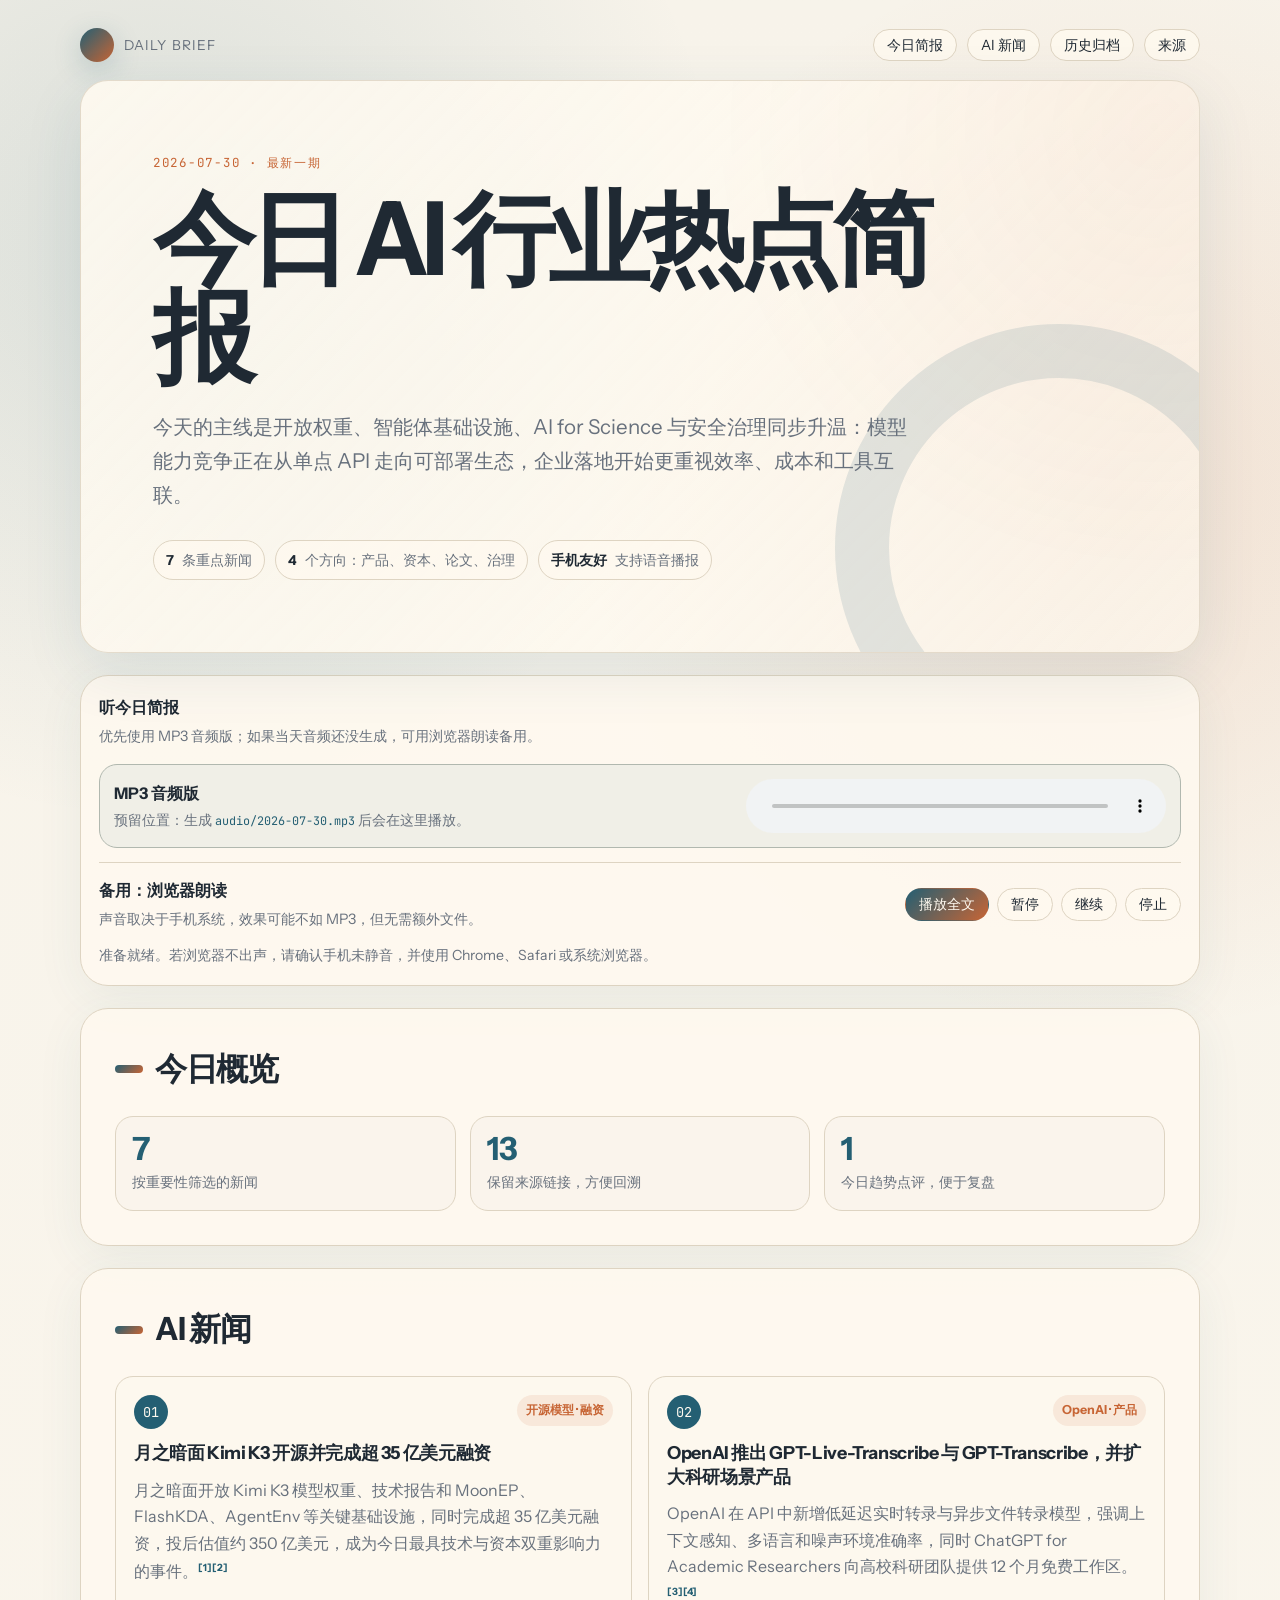
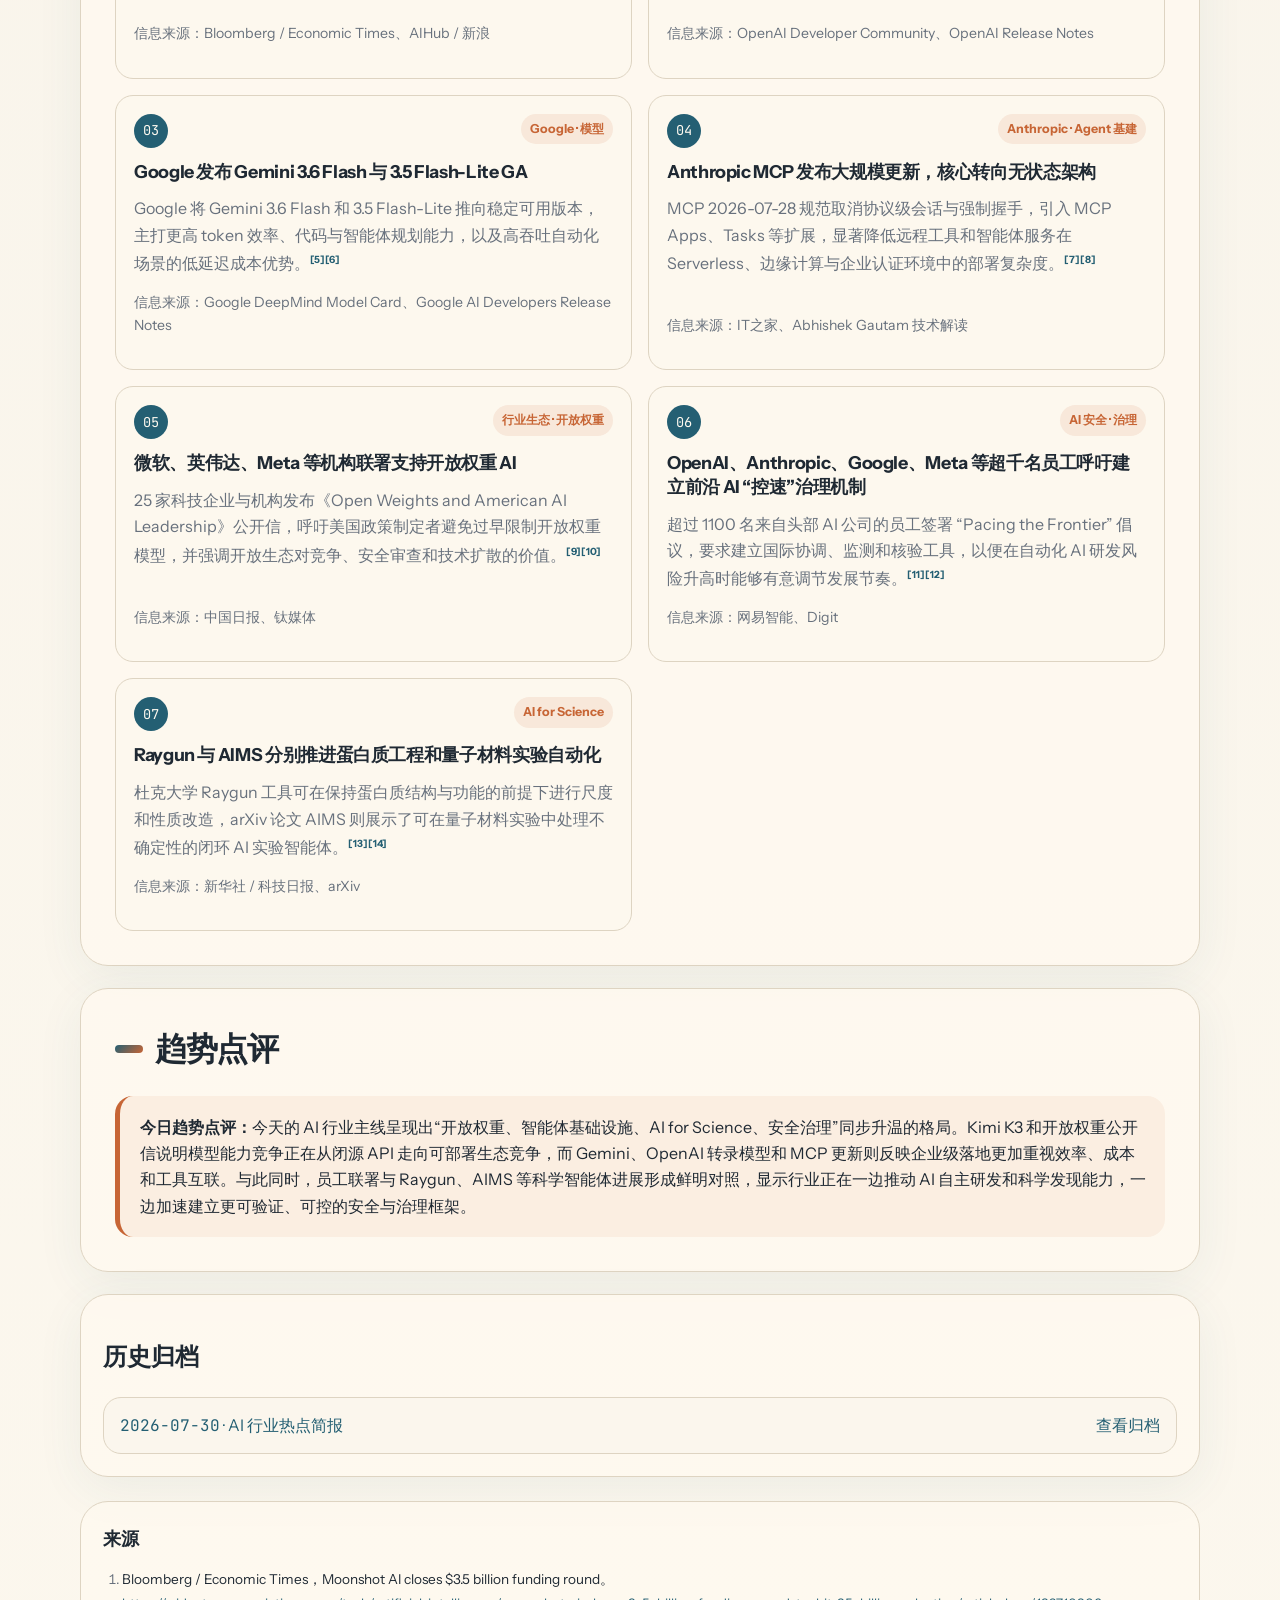
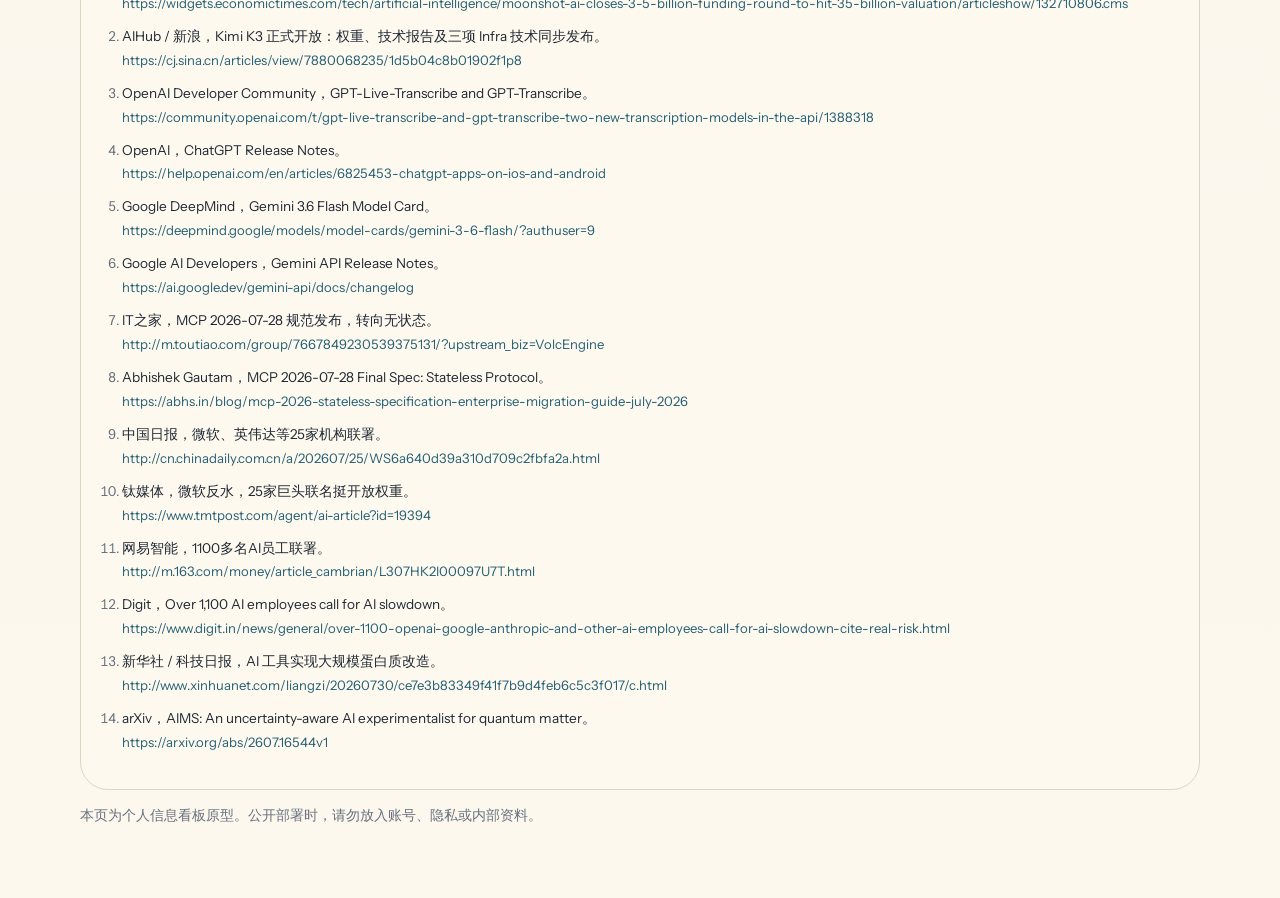
==== daily-brief/index.html @ da3c089b "Add files via upload" ====
<!-- Generated by Trae Work -->
<!DOCTYPE html>
<html lang="zh-CN">
<head>
  <meta charset="UTF-8">
  <meta name="viewport" content="width=device-width, initial-scale=1.0">
  <title>Daily Brief｜2026-07-30 AI 新闻简报</title>
  <meta name="description" content="2026年7月30日 AI 行业热点新闻简报，含语音播报、日期归档和来源链接。">
  <link rel="stylesheet" href="assets/style.css">
</head>
<body>
  <div class="page">
    <header class="topbar">
      <div class="brand">
        <span class="brand-mark" aria-hidden="true"></span>
        <span>Daily Brief</span>
      </div>
      <nav class="nav" aria-label="页面导航">
        <a href="#today">今日简报</a>
        <a href="#ai-news">AI 新闻</a>
        <a href="#archive">历史归档</a>
        <a href="#sources">来源</a>
      </nav>
    </header>

    <main id="today">
      <section class="hero">
        <p class="kicker">2026-07-30 · 最新一期</p>
        <h1>今日 AI 行业热点简报</h1>
        <p class="hero-summary">今天的主线是开放权重、智能体基础设施、AI for Science 与安全治理同步升温：模型能力竞争正在从单点 API 走向可部署生态，企业落地开始更重视效率、成本和工具互联。</p>
        <div class="meta-row">
          <span class="pill"><strong>7</strong> 条重点新闻</span>
          <span class="pill"><strong>4</strong> 个方向：产品、资本、论文、治理</span>
          <span class="pill"><strong>手机友好</strong> 支持语音播报</span>
        </div>
      </section>

      <section class="audio-panel" aria-label="语音播报">
        <div class="audio-panel-header">
          <div>
            <p class="audio-title">听今日简报</p>
            <p class="audio-hint">优先使用 MP3 音频版；如果当天音频还没生成，可用浏览器朗读备用。</p>
          </div>
        </div>
        <div class="mp3-player">
          <div class="mp3-copy">
            <strong>MP3 音频版</strong>
            <span>预留位置：生成 <code>audio/2026-07-30.mp3</code> 后会在这里播放。</span>
          </div>
          <audio controls preload="none">
            <source src="audio/2026-07-30.mp3" type="audio/mpeg">
            当前浏览器不支持音频播放。
          </audio>
        </div>
        <div class="fallback-speech">
          <div>
            <p class="audio-title">备用：浏览器朗读</p>
            <p class="audio-hint">声音取决于手机系统，效果可能不如 MP3，但无需额外文件。</p>
          </div>
          <div class="audio-controls">
            <button class="audio-button primary" data-speak="play" type="button">播放全文</button>
            <button class="audio-button" data-speak="pause" type="button">暂停</button>
            <button class="audio-button" data-speak="resume" type="button">继续</button>
            <button class="audio-button" data-speak="stop" type="button">停止</button>
          </div>
        </div>
        <div class="status" data-speak-status>准备就绪。若浏览器不出声，请确认手机未静音，并使用 Chrome、Safari 或系统浏览器。</div>
      </section>

      <div data-speak-source>
        <section class="section" aria-labelledby="overview-title">
          <h2 id="overview-title">今日概览</h2>
          <div class="brief-grid">
            <div class="brief-stat">
              <div class="num">7</div>
              <div class="label">按重要性筛选的新闻</div>
            </div>
            <div class="brief-stat">
              <div class="num">13</div>
              <div class="label">保留来源链接，方便回溯</div>
            </div>
            <div class="brief-stat">
              <div class="num">1</div>
              <div class="label">今日趋势点评，便于复盘</div>
            </div>
          </div>
        </section>

        <section id="ai-news" class="section" aria-labelledby="news-title">
          <h2 id="news-title">AI 新闻</h2>
          <div class="cards">
            <article class="news-card">
              <div class="card-top">
                <span class="rank">01</span>
                <span class="tag">开源模型 · 融资</span>
              </div>
              <h3>月之暗面 Kimi K3 开源并完成超 35 亿美元融资</h3>
              <p class="summary">月之暗面开放 Kimi K3 模型权重、技术报告和 MoonEP、FlashKDA、AgentEnv 等关键基础设施，同时完成超 35 亿美元融资，投后估值约 350 亿美元，成为今日最具技术与资本双重影响力的事件。<sup><a href="#cite-1">[1]</a></sup><sup><a href="#cite-2">[2]</a></sup></p>
              <p class="sources-inline">信息来源：Bloomberg / Economic Times、AIHub / 新浪</p>
            </article>

            <article class="news-card">
              <div class="card-top">
                <span class="rank">02</span>
                <span class="tag">OpenAI · 产品</span>
              </div>
              <h3>OpenAI 推出 GPT-Live-Transcribe 与 GPT-Transcribe，并扩大科研场景产品</h3>
              <p class="summary">OpenAI 在 API 中新增低延迟实时转录与异步文件转录模型，强调上下文感知、多语言和噪声环境准确率，同时 ChatGPT for Academic Researchers 向高校科研团队提供 12 个月免费工作区。<sup><a href="#cite-3">[3]</a></sup><sup><a href="#cite-4">[4]</a></sup></p>
              <p class="sources-inline">信息来源：OpenAI Developer Community、OpenAI Release Notes</p>
            </article>

            <article class="news-card">
              <div class="card-top">
                <span class="rank">03</span>
                <span class="tag">Google · 模型</span>
              </div>
              <h3>Google 发布 Gemini 3.6 Flash 与 3.5 Flash-Lite GA</h3>
              <p class="summary">Google 将 Gemini 3.6 Flash 和 3.5 Flash-Lite 推向稳定可用版本，主打更高 token 效率、代码与智能体规划能力，以及高吞吐自动化场景的低延迟成本优势。<sup><a href="#cite-5">[5]</a></sup><sup><a href="#cite-6">[6]</a></sup></p>
              <p class="sources-inline">信息来源：Google DeepMind Model Card、Google AI Developers Release Notes</p>
            </article>

            <article class="news-card">
              <div class="card-top">
                <span class="rank">04</span>
                <span class="tag">Anthropic · Agent 基建</span>
              </div>
              <h3>Anthropic MCP 发布大规模更新，核心转向无状态架构</h3>
              <p class="summary">MCP 2026-07-28 规范取消协议级会话与强制握手，引入 MCP Apps、Tasks 等扩展，显著降低远程工具和智能体服务在 Serverless、边缘计算与企业认证环境中的部署复杂度。<sup><a href="#cite-7">[7]</a></sup><sup><a href="#cite-8">[8]</a></sup></p>
              <p class="sources-inline">信息来源：IT之家、Abhishek Gautam 技术解读</p>
            </article>

            <article class="news-card">
              <div class="card-top">
                <span class="rank">05</span>
                <span class="tag">行业生态 · 开放权重</span>
              </div>
              <h3>微软、英伟达、Meta 等机构联署支持开放权重 AI</h3>
              <p class="summary">25 家科技企业与机构发布《Open Weights and American AI Leadership》公开信，呼吁美国政策制定者避免过早限制开放权重模型，并强调开放生态对竞争、安全审查和技术扩散的价值。<sup><a href="#cite-9">[9]</a></sup><sup><a href="#cite-10">[10]</a></sup></p>
              <p class="sources-inline">信息来源：中国日报、钛媒体</p>
            </article>

            <article class="news-card">
              <div class="card-top">
                <span class="rank">06</span>
                <span class="tag">AI 安全 · 治理</span>
              </div>
              <h3>OpenAI、Anthropic、Google、Meta 等超千名员工呼吁建立前沿 AI “控速”治理机制</h3>
              <p class="summary">超过 1100 名来自头部 AI 公司的员工签署 “Pacing the Frontier” 倡议，要求建立国际协调、监测和核验工具，以便在自动化 AI 研发风险升高时能够有意调节发展节奏。<sup><a href="#cite-11">[11]</a></sup><sup><a href="#cite-12">[12]</a></sup></p>
              <p class="sources-inline">信息来源：网易智能、Digit</p>
            </article>

            <article class="news-card">
              <div class="card-top">
                <span class="rank">07</span>
                <span class="tag">AI for Science</span>
              </div>
              <h3>Raygun 与 AIMS 分别推进蛋白质工程和量子材料实验自动化</h3>
              <p class="summary">杜克大学 Raygun 工具可在保持蛋白质结构与功能的前提下进行尺度和性质改造，arXiv 论文 AIMS 则展示了可在量子材料实验中处理不确定性的闭环 AI 实验智能体。<sup><a href="#cite-13">[13]</a></sup><sup><a href="#cite-14">[14]</a></sup></p>
              <p class="sources-inline">信息来源：新华社 / 科技日报、arXiv</p>
            </article>
          </div>
        </section>

        <section class="section" aria-labelledby="trend-title">
          <h2 id="trend-title">趋势点评</h2>
          <div class="trend">
            <p><strong>今日趋势点评：</strong>今天的 AI 行业主线呈现出“开放权重、智能体基础设施、AI for Science、安全治理”同步升温的格局。Kimi K3 和开放权重公开信说明模型能力竞争正在从闭源 API 走向可部署生态竞争，而 Gemini、OpenAI 转录模型和 MCP 更新则反映企业级落地更加重视效率、成本和工具互联。与此同时，员工联署与 Raygun、AIMS 等科学智能体进展形成鲜明对照，显示行业正在一边推动 AI 自主研发和科学发现能力，一边加速建立更可验证、可控的安全与治理框架。</p>
          </div>
        </section>
      </div>

      <section id="archive" class="archive-panel" aria-labelledby="archive-title">
        <h2 id="archive-title">历史归档</h2>
        <ul class="archive-list">
          <li>
            <a href="2026/07/30/">
              <span><span class="archive-date">2026-07-30</span> · AI 行业热点简报</span>
              <span>查看归档</span>
            </a>
          </li>
        </ul>
      </section>
    </main>

    <footer>
      <div id="sources" class="sources">
        <h2>来源</h2>
        <ol>
          <li id="cite-1"><span class="src-title">Bloomberg / Economic Times，Moonshot AI closes $3.5 billion funding round。</span><a class="src-url" href="https://widgets.economictimes.com/tech/artificial-intelligence/moonshot-ai-closes-3-5-billion-funding-round-to-hit-35-billion-valuation/articleshow/132710806.cms" target="_blank" rel="noopener">https://widgets.economictimes.com/tech/artificial-intelligence/moonshot-ai-closes-3-5-billion-funding-round-to-hit-35-billion-valuation/articleshow/132710806.cms</a></li>
          <li id="cite-2"><span class="src-title">AIHub / 新浪，Kimi K3 正式开放：权重、技术报告及三项 Infra 技术同步发布。</span><a class="src-url" href="https://cj.sina.cn/articles/view/7880068235/1d5b04c8b01902f1p8" target="_blank" rel="noopener">https://cj.sina.cn/articles/view/7880068235/1d5b04c8b01902f1p8</a></li>
          <li id="cite-3"><span class="src-title">OpenAI Developer Community，GPT-Live-Transcribe and GPT-Transcribe。</span><a class="src-url" href="https://community.openai.com/t/gpt-live-transcribe-and-gpt-transcribe-two-new-transcription-models-in-the-api/1388318" target="_blank" rel="noopener">https://community.openai.com/t/gpt-live-transcribe-and-gpt-transcribe-two-new-transcription-models-in-the-api/1388318</a></li>
          <li id="cite-4"><span class="src-title">OpenAI，ChatGPT Release Notes。</span><a class="src-url" href="https://help.openai.com/en/articles/6825453-chatgpt-apps-on-ios-and-android" target="_blank" rel="noopener">https://help.openai.com/en/articles/6825453-chatgpt-apps-on-ios-and-android</a></li>
          <li id="cite-5"><span class="src-title">Google DeepMind，Gemini 3.6 Flash Model Card。</span><a class="src-url" href="https://deepmind.google/models/model-cards/gemini-3-6-flash/?authuser=9" target="_blank" rel="noopener">https://deepmind.google/models/model-cards/gemini-3-6-flash/?authuser=9</a></li>
          <li id="cite-6"><span class="src-title">Google AI Developers，Gemini API Release Notes。</span><a class="src-url" href="https://ai.google.dev/gemini-api/docs/changelog" target="_blank" rel="noopener">https://ai.google.dev/gemini-api/docs/changelog</a></li>
          <li id="cite-7"><span class="src-title">IT之家，MCP 2026-07-28 规范发布，转向无状态。</span><a class="src-url" href="http://m.toutiao.com/group/7667849230539375131/?upstream_biz=VolcEngine" target="_blank" rel="noopener">http://m.toutiao.com/group/7667849230539375131/?upstream_biz=VolcEngine</a></li>
          <li id="cite-8"><span class="src-title">Abhishek Gautam，MCP 2026-07-28 Final Spec: Stateless Protocol。</span><a class="src-url" href="https://abhs.in/blog/mcp-2026-stateless-specification-enterprise-migration-guide-july-2026" target="_blank" rel="noopener">https://abhs.in/blog/mcp-2026-stateless-specification-enterprise-migration-guide-july-2026</a></li>
          <li id="cite-9"><span class="src-title">中国日报，微软、英伟达等25家机构联署。</span><a class="src-url" href="http://cn.chinadaily.com.cn/a/202607/25/WS6a640d39a310d709c2fbfa2a.html" target="_blank" rel="noopener">http://cn.chinadaily.com.cn/a/202607/25/WS6a640d39a310d709c2fbfa2a.html</a></li>
          <li id="cite-10"><span class="src-title">钛媒体，微软反水，25家巨头联名挺开放权重。</span><a class="src-url" href="https://www.tmtpost.com/agent/ai-article?id=19394" target="_blank" rel="noopener">https://www.tmtpost.com/agent/ai-article?id=19394</a></li>
          <li id="cite-11"><span class="src-title">网易智能，1100多名AI员工联署。</span><a class="src-url" href="http://m.163.com/money/article_cambrian/L307HK2I00097U7T.html" target="_blank" rel="noopener">http://m.163.com/money/article_cambrian/L307HK2I00097U7T.html</a></li>
          <li id="cite-12"><span class="src-title">Digit，Over 1,100 AI employees call for AI slowdown。</span><a class="src-url" href="https://www.digit.in/news/general/over-1100-openai-google-anthropic-and-other-ai-employees-call-for-ai-slowdown-cite-real-risk.html" target="_blank" rel="noopener">https://www.digit.in/news/general/over-1100-openai-google-anthropic-and-other-ai-employees-call-for-ai-slowdown-cite-real-risk.html</a></li>
          <li id="cite-13"><span class="src-title">新华社 / 科技日报，AI 工具实现大规模蛋白质改造。</span><a class="src-url" href="http://www.xinhuanet.com/liangzi/20260730/ce7e3b83349f41f7b9d4feb6c5c3f017/c.html" target="_blank" rel="noopener">http://www.xinhuanet.com/liangzi/20260730/ce7e3b83349f41f7b9d4feb6c5c3f017/c.html</a></li>
          <li id="cite-14"><span class="src-title">arXiv，AIMS: An uncertainty-aware AI experimentalist for quantum matter。</span><a class="src-url" href="https://arxiv.org/abs/2607.16544v1" target="_blank" rel="noopener">https://arxiv.org/abs/2607.16544v1</a></li>
        </ol>
      </div>
      <p>本页为个人信息看板原型。公开部署时，请勿放入账号、隐私或内部资料。</p>
    </footer>
  </div>

  <script src="assets/app.js"></script>
</body>
</html>
---- daily-brief/assets/style.css ----
@font-face {
  font-family: "Instrument Sans";
  src: url("../_shared/fonts/InstrumentSans-Regular.ttf") format("truetype");
  font-weight: 400;
}

@font-face {
  font-family: "Instrument Sans";
  src: url("../_shared/fonts/InstrumentSans-Bold.ttf") format("truetype");
  font-weight: 700;
}

@font-face {
  font-family: "JetBrains Mono";
  src: url("../_shared/fonts/JetBrainsMono-Regular.ttf") format("truetype");
  font-weight: 400;
}

:root {
  --bg: #f7f3ea;
  --bg2: #fffaf0;
  --ink: #1f2933;
  --muted: #68717d;
  --rule: #ded4c2;
  --accent: #245f73;
  --accent2: #c76535;
  --good: #2f7d59;
  --shadow: 0 18px 60px color-mix(in srgb, var(--accent) 11%, transparent);
  --radius-lg: 28px;
  --radius-md: 18px;
  --radius-sm: 12px;
}

* {
  box-sizing: border-box;
}

html {
  scroll-behavior: smooth;
}

body {
  margin: 0;
  color: var(--ink);
  background:
    radial-gradient(circle at 12% 6%, color-mix(in srgb, var(--accent) 14%, transparent), transparent 36rem),
    radial-gradient(circle at 88% 12%, color-mix(in srgb, var(--accent2) 13%, transparent), transparent 34rem),
    linear-gradient(180deg, var(--bg), color-mix(in srgb, var(--bg2) 72%, var(--bg)));
  font-family: "Instrument Sans", system-ui, -apple-system, BlinkMacSystemFont, "Segoe UI", sans-serif;
  font-size: 16px;
  line-height: 1.65;
}

a {
  color: var(--accent);
  text-decoration: none;
}

a:hover {
  text-decoration: underline;
}

.page {
  width: min(1120px, calc(100% - 32px));
  margin: 0 auto;
  padding: 28px 0 56px;
}

.topbar {
  display: flex;
  align-items: center;
  justify-content: space-between;
  gap: 16px;
  margin-bottom: 18px;
}

.brand {
  display: flex;
  align-items: center;
  gap: 10px;
  color: var(--muted);
  font-size: 0.86rem;
  letter-spacing: 0.08em;
  text-transform: uppercase;
}

.brand-mark {
  width: 34px;
  height: 34px;
  border-radius: 50%;
  background: linear-gradient(135deg, var(--accent), var(--accent2));
  box-shadow: 0 8px 28px color-mix(in srgb, var(--accent) 22%, transparent);
}

.nav {
  display: flex;
  flex-wrap: wrap;
  gap: 10px;
  justify-content: flex-end;
}

.nav a,
.audio-button {
  border: 1px solid var(--rule);
  border-radius: 999px;
  background: color-mix(in srgb, var(--bg2) 78%, transparent);
  color: var(--ink);
  padding: 8px 13px;
  font-size: 0.88rem;
  line-height: 1;
  cursor: pointer;
}

.nav a:hover,
.audio-button:hover {
  border-color: color-mix(in srgb, var(--accent) 55%, var(--rule));
  text-decoration: none;
}

.hero {
  position: relative;
  overflow: hidden;
  padding: clamp(30px, 7vw, 72px);
  border: 1px solid color-mix(in srgb, var(--rule) 80%, transparent);
  border-radius: var(--radius-lg);
  background:
    linear-gradient(135deg, color-mix(in srgb, var(--bg2) 88%, transparent), color-mix(in srgb, var(--bg2) 58%, transparent)),
    radial-gradient(circle at 96% 8%, color-mix(in srgb, var(--accent2) 18%, transparent), transparent 28rem);
  box-shadow: var(--shadow);
}

.hero::after {
  content: "";
  position: absolute;
  right: -84px;
  bottom: -120px;
  width: 340px;
  height: 340px;
  border-radius: 50%;
  border: 54px solid color-mix(in srgb, var(--accent) 12%, transparent);
}

.kicker {
  margin: 0 0 16px;
  color: var(--accent2);
  font-family: "JetBrains Mono", ui-monospace, monospace;
  font-size: 0.78rem;
  letter-spacing: 0.14em;
  text-transform: uppercase;
}

h1 {
  position: relative;
  z-index: 1;
  margin: 0;
  max-width: 780px;
  font-size: clamp(2.35rem, 8vw, 6.4rem);
  line-height: 0.96;
  letter-spacing: -0.07em;
}

.hero-summary {
  position: relative;
  z-index: 1;
  max-width: 760px;
  margin: 24px 0 0;
  color: var(--muted);
  font-size: clamp(1.02rem, 2.2vw, 1.28rem);
}

.meta-row {
  position: relative;
  z-index: 1;
  display: flex;
  flex-wrap: wrap;
  gap: 10px;
  margin-top: 28px;
}

.pill {
  display: inline-flex;
  align-items: center;
  gap: 8px;
  border: 1px solid var(--rule);
  border-radius: 999px;
  background: color-mix(in srgb, var(--bg2) 70%, transparent);
  color: var(--muted);
  padding: 8px 12px;
  font-size: 0.86rem;
}

.pill strong {
  color: var(--ink);
}

.audio-panel,
.section,
.archive-panel {
  margin-top: 22px;
  border: 1px solid var(--rule);
  border-radius: var(--radius-lg);
  background: color-mix(in srgb, var(--bg2) 84%, transparent);
  box-shadow: 0 12px 48px color-mix(in srgb, var(--accent) 7%, transparent);
}

.audio-panel {
  padding: 18px;
}

.audio-panel-header {
  display: flex;
  justify-content: space-between;
  gap: 16px;
  align-items: center;
  flex-wrap: wrap;
}

.mp3-player {
  display: grid;
  grid-template-columns: minmax(0, 1fr) minmax(260px, 420px);
  gap: 14px;
  align-items: center;
  margin-top: 16px;
  padding: 14px;
  border: 1px solid color-mix(in srgb, var(--accent) 24%, var(--rule));
  border-radius: var(--radius-md);
  background: color-mix(in srgb, var(--accent) 7%, var(--bg2));
}

.mp3-copy {
  display: grid;
  gap: 3px;
}

.mp3-copy strong {
  color: var(--ink);
}

.mp3-copy span {
  color: var(--muted);
  font-size: 0.9rem;
}

.mp3-copy code {
  font-family: "JetBrains Mono", ui-monospace, monospace;
  font-size: 0.82em;
  color: var(--accent);
}

.mp3-player audio {
  width: 100%;
}

.fallback-speech {
  display: flex;
  justify-content: space-between;
  gap: 16px;
  align-items: center;
  flex-wrap: wrap;
  margin-top: 14px;
  padding-top: 14px;
  border-top: 1px solid var(--rule);
}

.audio-title {
  margin: 0;
  font-size: 1rem;
  font-weight: 700;
}

.audio-hint {
  margin: 4px 0 0;
  color: var(--muted);
  font-size: 0.9rem;
}

.audio-controls {
  display: flex;
  gap: 8px;
  flex-wrap: wrap;
}

.audio-button.primary {
  border-color: transparent;
  color: var(--bg2);
  background: linear-gradient(135deg, var(--accent), var(--accent2));
}

.status {
  margin-top: 12px;
  color: var(--muted);
  font-size: 0.88rem;
}

.section {
  padding: clamp(22px, 4vw, 34px);
}

.section h2 {
  display: flex;
  align-items: center;
  gap: 12px;
  margin: 0 0 20px;
  font-size: clamp(1.35rem, 3vw, 2rem);
  letter-spacing: -0.04em;
}

.section h2::before {
  content: "";
  width: 28px;
  height: 8px;
  border-radius: 99px;
  background: linear-gradient(135deg, var(--accent), var(--accent2));
}

.brief-grid {
  display: grid;
  grid-template-columns: repeat(3, 1fr);
  gap: 14px;
}

.brief-stat {
  border: 1px solid var(--rule);
  border-radius: var(--radius-md);
  padding: 16px;
  background: color-mix(in srgb, var(--bg) 54%, transparent);
}

.brief-stat .num {
  color: var(--accent);
  font-size: 2rem;
  font-weight: 700;
  line-height: 1;
}

.brief-stat .label {
  margin-top: 6px;
  color: var(--muted);
  font-size: 0.9rem;
}

.cards {
  display: grid;
  grid-template-columns: repeat(2, minmax(0, 1fr));
  gap: 16px;
}

.news-card {
  display: flex;
  flex-direction: column;
  min-height: 100%;
  border: 1px solid var(--rule);
  border-radius: var(--radius-md);
  padding: 18px;
  background: color-mix(in srgb, var(--bg2) 72%, var(--bg));
}

.card-top {
  display: flex;
  align-items: flex-start;
  justify-content: space-between;
  gap: 14px;
  margin-bottom: 12px;
}

.rank {
  flex: 0 0 auto;
  width: 34px;
  height: 34px;
  display: grid;
  place-items: center;
  border-radius: 50%;
  color: var(--bg2);
  background: var(--accent);
  font-family: "JetBrains Mono", ui-monospace, monospace;
  font-size: 0.85rem;
}

.tag {
  display: inline-flex;
  border-radius: 999px;
  background: color-mix(in srgb, var(--accent2) 12%, var(--bg2));
  color: var(--accent2);
  padding: 5px 9px;
  font-size: 0.78rem;
  font-weight: 700;
}

.news-card h3 {
  margin: 0;
  font-size: 1.12rem;
  line-height: 1.32;
  letter-spacing: -0.02em;
}

.summary {
  margin: 12px 0 0;
  color: var(--muted);
}

.sources-inline {
  margin-top: auto;
  padding-top: 14px;
  color: var(--muted);
  font-size: 0.88rem;
}

.sources-inline a {
  font-weight: 700;
}

.trend {
  border-left: 5px solid var(--accent2);
  padding: 18px 18px 18px 20px;
  border-radius: var(--radius-md);
  background: color-mix(in srgb, var(--accent2) 8%, var(--bg2));
}

.trend p {
  margin: 0;
}

.archive-panel {
  padding: 22px;
}

.archive-list {
  display: grid;
  gap: 10px;
  margin: 0;
  padding: 0;
  list-style: none;
}

.archive-list a {
  display: flex;
  align-items: center;
  justify-content: space-between;
  gap: 14px;
  border: 1px solid var(--rule);
  border-radius: var(--radius-md);
  padding: 14px 16px;
  background: color-mix(in srgb, var(--bg) 48%, transparent);
}

.archive-list a:hover {
  text-decoration: none;
  border-color: color-mix(in srgb, var(--accent) 50%, var(--rule));
}

.archive-date {
  font-family: "JetBrains Mono", ui-monospace, monospace;
  color: var(--accent);
}

footer {
  margin-top: 24px;
  color: var(--muted);
  font-size: 0.88rem;
}

footer .sources {
  padding: 22px;
  border: 1px solid var(--rule);
  border-radius: var(--radius-lg);
  background: color-mix(in srgb, var(--bg2) 72%, transparent);
}

footer .sources h2 {
  margin: 0 0 12px;
  color: var(--ink);
  font-size: 1.15rem;
}

sup a {
  color: var(--accent);
  text-decoration: none;
  font-size: 0.75em;
  font-weight: 700;
}

footer .sources ol {
  padding-left: 1.2rem;
  font-size: 0.85rem;
  color: var(--muted);
}

footer .sources li {
  margin-bottom: 0.65rem;
  overflow-wrap: break-word;
  word-break: break-all;
}

footer .sources .src-title {
  color: var(--ink);
  word-break: normal;
}

footer .sources .src-url {
  display: block;
  margin-top: 0.15rem;
  font-size: 0.82rem;
  color: var(--accent);
  word-break: break-all;
}

.sr-only {
  position: absolute;
  width: 1px;
  height: 1px;
  padding: 0;
  margin: -1px;
  overflow: hidden;
  clip: rect(0, 0, 0, 0);
  border: 0;
}

@media (max-width: 820px) {
  .page {
    width: min(100% - 22px, 1120px);
    padding-top: 16px;
  }

  .topbar {
    align-items: flex-start;
    flex-direction: column;
  }

  .nav {
    justify-content: flex-start;
  }

  .hero {
    padding: 26px;
  }

  .brief-grid,
  .cards {
    grid-template-columns: 1fr;
  }

  .audio-panel-header {
    align-items: flex-start;
    flex-direction: column;
  }

  .mp3-player {
    grid-template-columns: 1fr;
  }

  .fallback-speech {
    align-items: flex-start;
    flex-direction: column;
  }

  .audio-button {
    padding: 10px 13px;
  }
}

@media print {
  .audio-panel,
  .nav {
    display: none;
  }

  body {
    background: var(--bg2);
  }

  .hero,
  .section,
  footer .sources {
    box-shadow: none;
  }
}
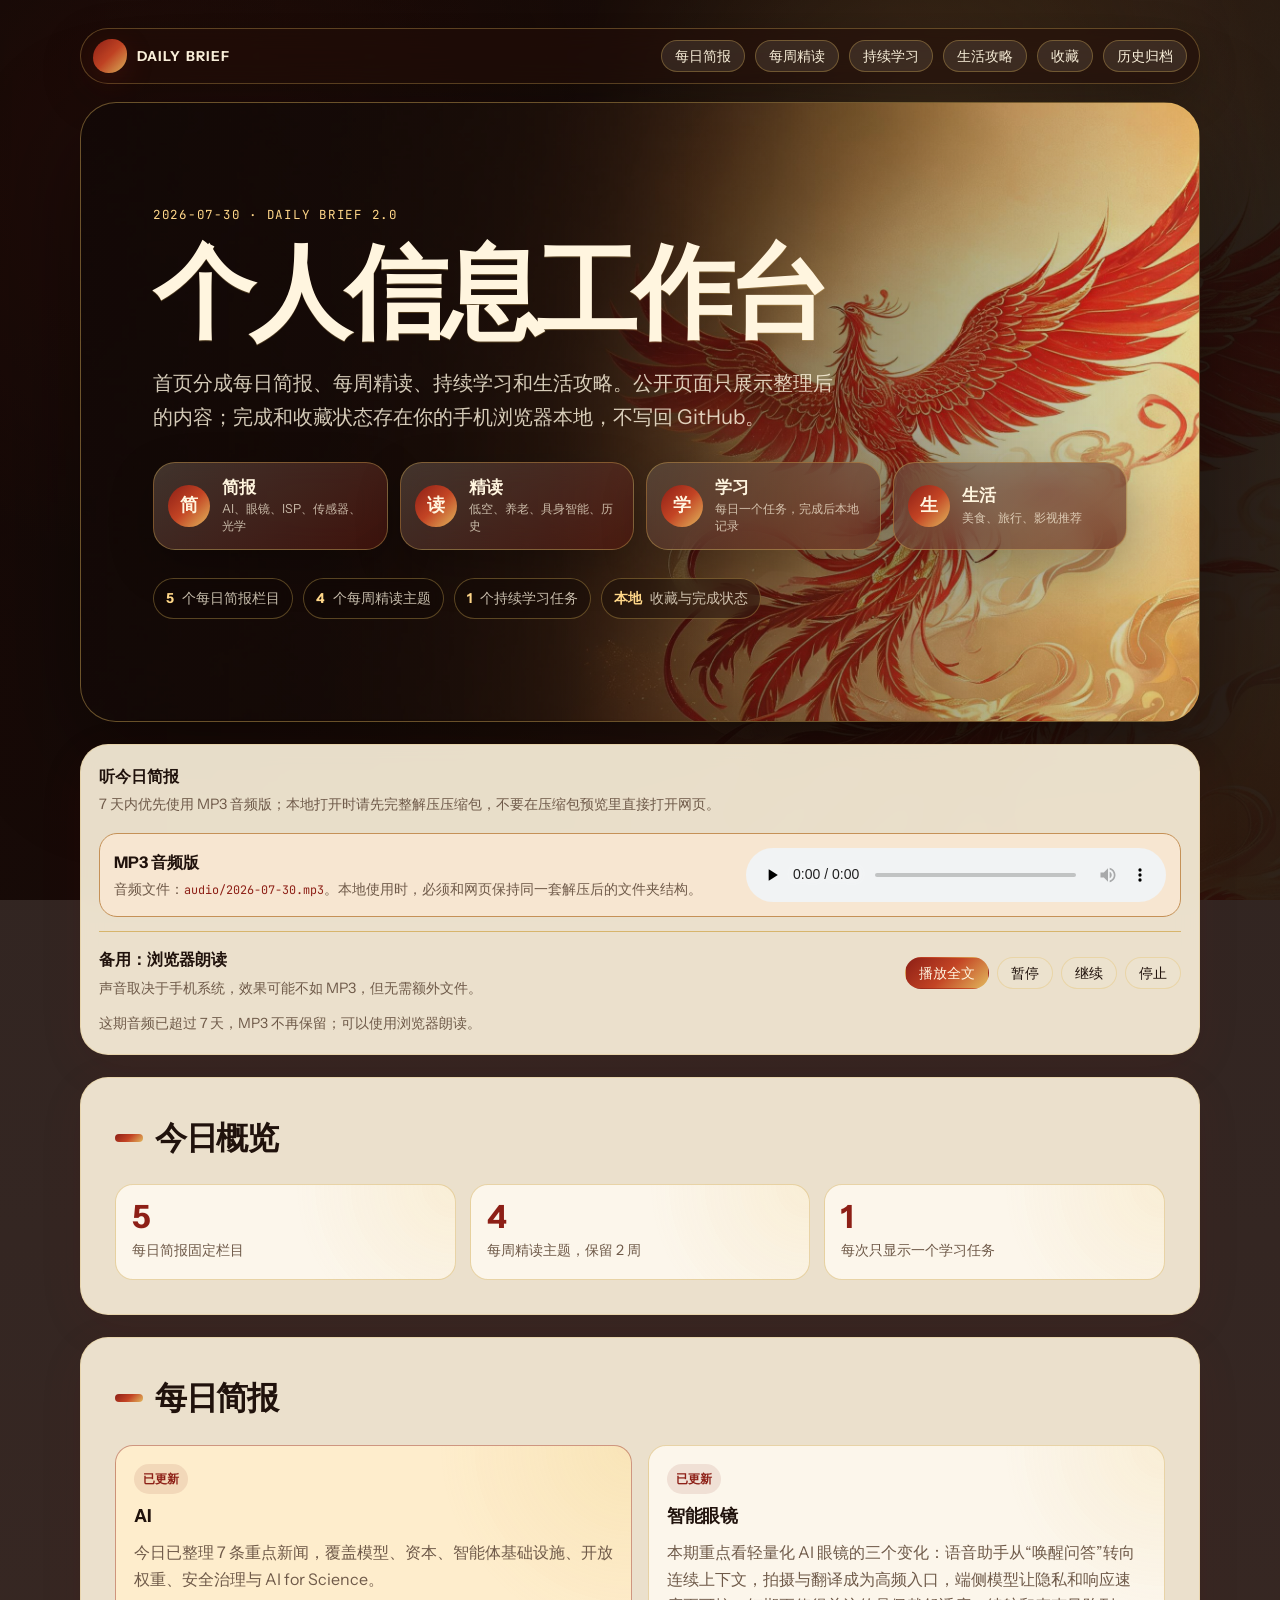
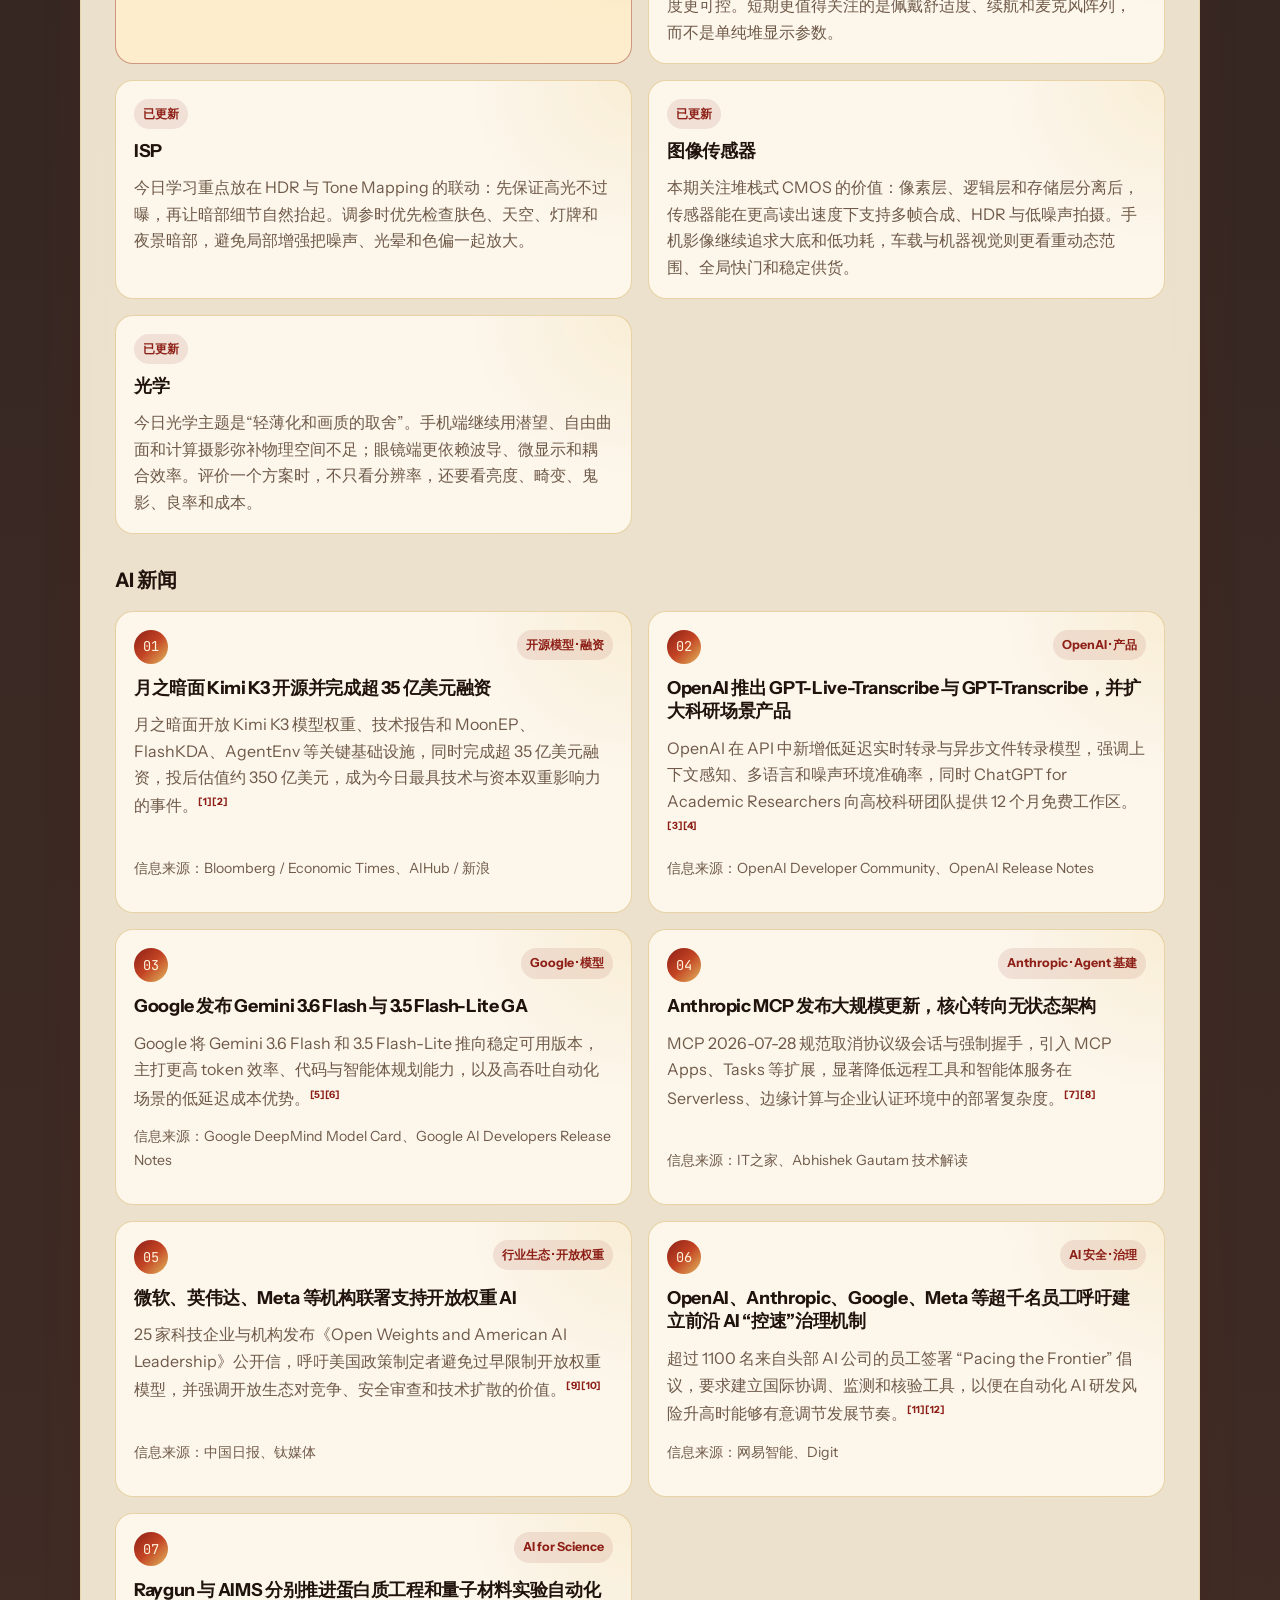
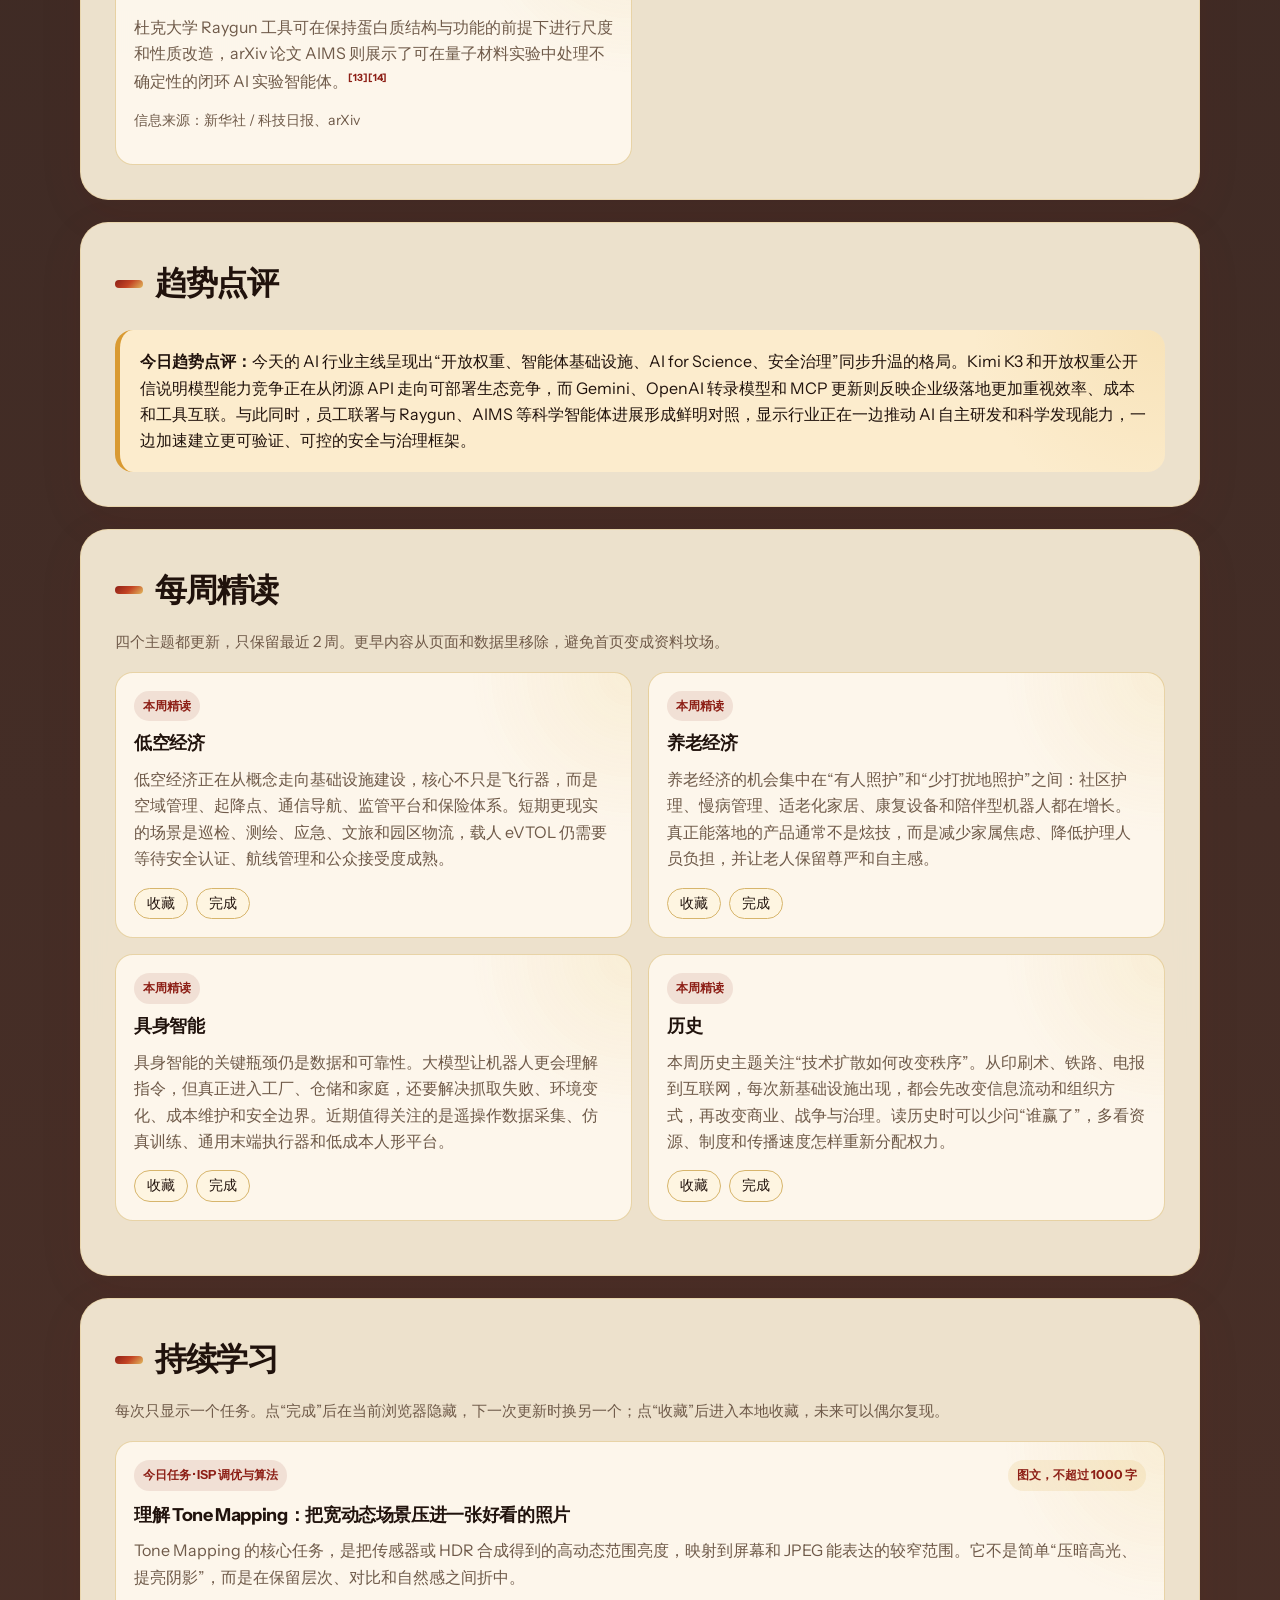
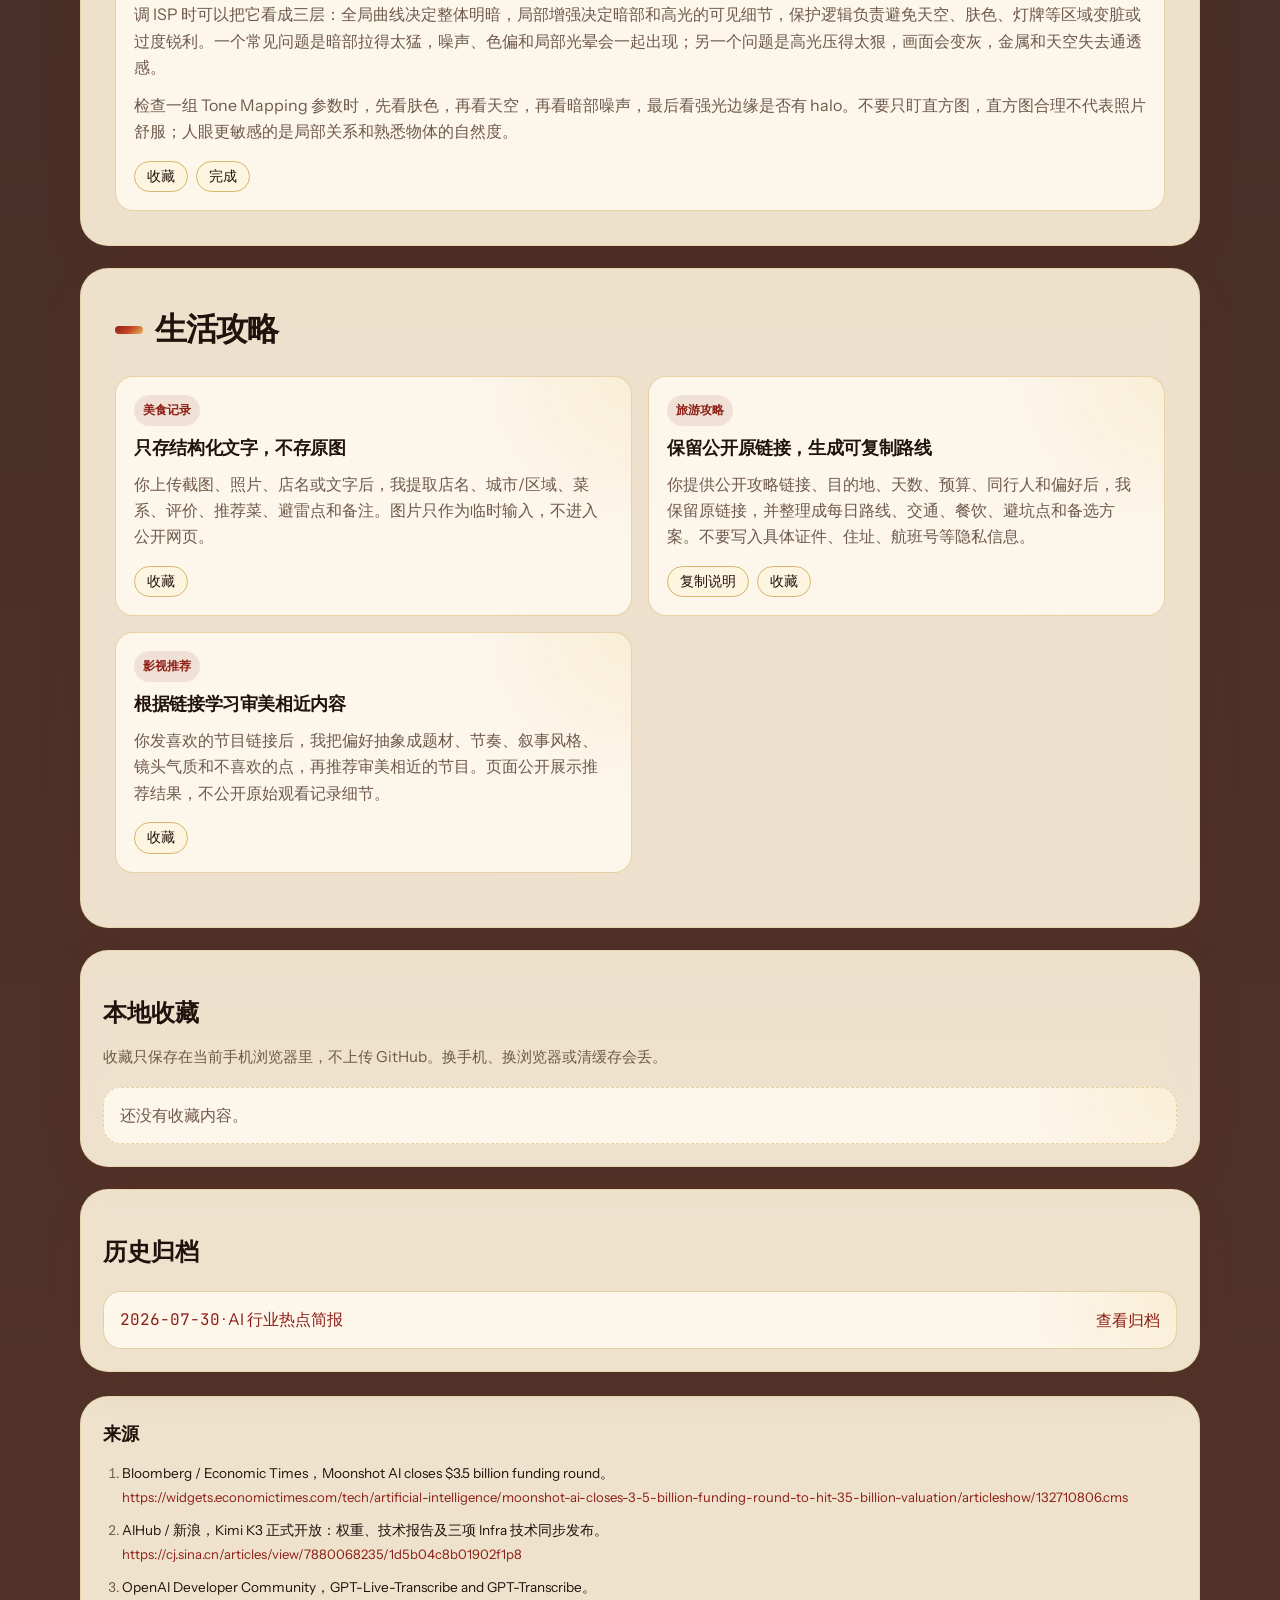
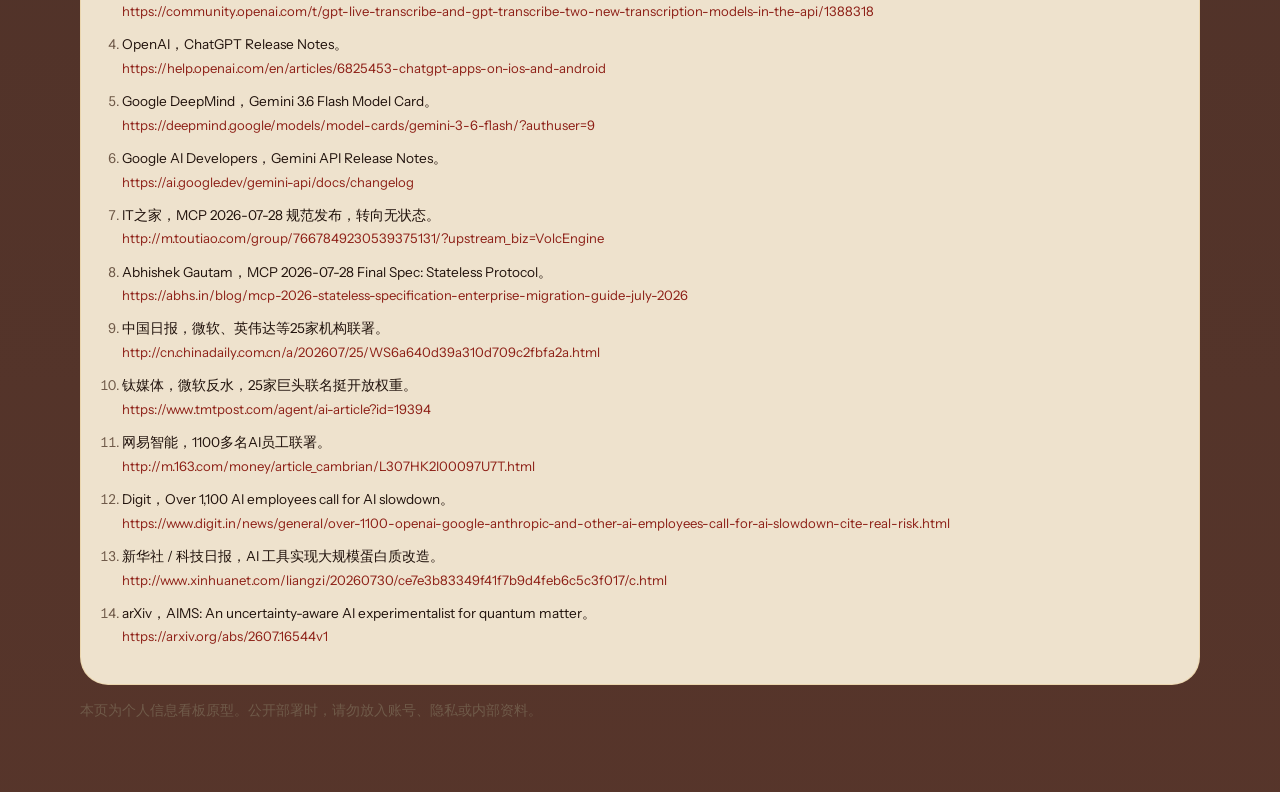
==== commit 6cd4af27: "Add files via upload" ====
--- a/daily-brief/index.html
+++ b/daily-brief/index.html
@@ -4,8 +4,8 @@
 <head>
   <meta charset="UTF-8">
   <meta name="viewport" content="width=device-width, initial-scale=1.0">
-  <title>Daily Brief｜2026-07-30 AI 新闻简报</title>
-  <meta name="description" content="2026年7月30日 AI 行业热点新闻简报，含语音播报、日期归档和来源链接。">
+  <title>Daily Brief｜个人信息工作台</title>
+  <meta name="description" content="Daily Brief 2.0：每日简报、每周精读、持续学习、生活攻略、收藏与日期归档。">
   <link rel="stylesheet" href="assets/style.css">
 </head>
 <body>
@@ -16,36 +16,69 @@
         <span>Daily Brief</span>
       </div>
       <nav class="nav" aria-label="页面导航">
-        <a href="#today">今日简报</a>
-        <a href="#ai-news">AI 新闻</a>
+        <a href="#daily-brief">每日简报</a>
+        <a href="#weekly-deep">每周精读</a>
+        <a href="#learning">持续学习</a>
+        <a href="#life">生活攻略</a>
+        <a href="#favorites">收藏</a>
         <a href="#archive">历史归档</a>
-        <a href="#sources">来源</a>
       </nav>
     </header>
 
     <main id="today">
       <section class="hero">
-        <p class="kicker">2026-07-30 · 最新一期</p>
-        <h1>今日 AI 行业热点简报</h1>
-        <p class="hero-summary">今天的主线是开放权重、智能体基础设施、AI for Science 与安全治理同步升温：模型能力竞争正在从单点 API 走向可部署生态，企业落地开始更重视效率、成本和工具互联。</p>
+        <p class="kicker">2026-07-30 · Daily Brief 2.0</p>
+        <h1>个人信息工作台</h1>
+        <p class="hero-summary">首页分成每日简报、每周精读、持续学习和生活攻略。公开页面只展示整理后的内容；完成和收藏状态存在你的手机浏览器本地，不写回 GitHub。</p>
+        <nav class="hero-categories" aria-label="核心分类">
+          <a href="#daily-brief">
+            <span class="category-mark">简</span>
+            <span>
+              <strong>简报</strong>
+              <em>AI、眼镜、ISP、传感器、光学</em>
+            </span>
+          </a>
+          <a href="#weekly-deep">
+            <span class="category-mark">读</span>
+            <span>
+              <strong>精读</strong>
+              <em>低空、养老、具身智能、历史</em>
+            </span>
+          </a>
+          <a href="#learning">
+            <span class="category-mark">学</span>
+            <span>
+              <strong>学习</strong>
+              <em>每日一个任务，完成后本地记录</em>
+            </span>
+          </a>
+          <a href="#life">
+            <span class="category-mark">生</span>
+            <span>
+              <strong>生活</strong>
+              <em>美食、旅行、影视推荐</em>
+            </span>
+          </a>
+        </nav>
         <div class="meta-row">
-          <span class="pill"><strong>7</strong> 条重点新闻</span>
-          <span class="pill"><strong>4</strong> 个方向：产品、资本、论文、治理</span>
-          <span class="pill"><strong>手机友好</strong> 支持语音播报</span>
+          <span class="pill"><strong>5</strong> 个每日简报栏目</span>
+          <span class="pill"><strong>4</strong> 个每周精读主题</span>
+          <span class="pill"><strong>1</strong> 个持续学习任务</span>
+          <span class="pill"><strong>本地</strong> 收藏与完成状态</span>
         </div>
       </section>
 
-      <section class="audio-panel" aria-label="语音播报">
+      <section class="audio-panel" aria-label="语音播报" data-audio-date="2026-07-30">
         <div class="audio-panel-header">
           <div>
             <p class="audio-title">听今日简报</p>
-            <p class="audio-hint">优先使用 MP3 音频版；如果当天音频还没生成，可用浏览器朗读备用。</p>
+            <p class="audio-hint">7 天内优先使用 MP3 音频版；本地打开时请先完整解压压缩包，不要在压缩包预览里直接打开网页。</p>
           </div>
         </div>
-        <div class="mp3-player">
+        <div class="mp3-player" data-mp3-player>
           <div class="mp3-copy">
             <strong>MP3 音频版</strong>
-            <span>预留位置：生成 <code>audio/2026-07-30.mp3</code> 后会在这里播放。</span>
+            <span>音频文件：<code>audio/2026-07-30.mp3</code>。本地使用时，必须和网页保持同一套解压后的文件夹结构。</span>
           </div>
           <audio controls preload="none">
             <source src="audio/2026-07-30.mp3" type="audio/mpeg">
@@ -72,22 +105,50 @@
           <h2 id="overview-title">今日概览</h2>
           <div class="brief-grid">
             <div class="brief-stat">
-              <div class="num">7</div>
-              <div class="label">按重要性筛选的新闻</div>
+              <div class="num">5</div>
+              <div class="label">每日简报固定栏目</div>
             </div>
             <div class="brief-stat">
-              <div class="num">13</div>
-              <div class="label">保留来源链接，方便回溯</div>
+              <div class="num">4</div>
+              <div class="label">每周精读主题，保留 2 周</div>
             </div>
             <div class="brief-stat">
               <div class="num">1</div>
-              <div class="label">今日趋势点评，便于复盘</div>
-            </div>
-          </div>
-        </section>
-
-        <section id="ai-news" class="section" aria-labelledby="news-title">
-          <h2 id="news-title">AI 新闻</h2>
+              <div class="label">每次只显示一个学习任务</div>
+            </div>
+          </div>
+        </section>
+
+        <section id="daily-brief" class="section" aria-labelledby="news-title">
+          <h2 id="news-title">每日简报</h2>
+          <div class="module-grid">
+            <article class="feature-card active">
+              <span class="tag">已更新</span>
+              <h3>AI</h3>
+              <p>今日已整理 7 条重点新闻，覆盖模型、资本、智能体基础设施、开放权重、安全治理与 AI for Science。</p>
+            </article>
+            <article class="feature-card">
+              <span class="tag">已更新</span>
+              <h3>智能眼镜</h3>
+              <p>本期重点看轻量化 AI 眼镜的三个变化：语音助手从“唤醒问答”转向连续上下文，拍摄与翻译成为高频入口，端侧模型让隐私和响应速度更可控。短期更值得关注的是佩戴舒适度、续航和麦克风阵列，而不是单纯堆显示参数。</p>
+            </article>
+            <article class="feature-card">
+              <span class="tag">已更新</span>
+              <h3>ISP</h3>
+              <p>今日学习重点放在 HDR 与 Tone Mapping 的联动：先保证高光不过曝，再让暗部细节自然抬起。调参时优先检查肤色、天空、灯牌和夜景暗部，避免局部增强把噪声、光晕和色偏一起放大。</p>
+            </article>
+            <article class="feature-card">
+              <span class="tag">已更新</span>
+              <h3>图像传感器</h3>
+              <p>本期关注堆栈式 CMOS 的价值：像素层、逻辑层和存储层分离后，传感器能在更高读出速度下支持多帧合成、HDR 与低噪声拍摄。手机影像继续追求大底和低功耗，车载与机器视觉则更看重动态范围、全局快门和稳定供货。</p>
+            </article>
+            <article class="feature-card">
+              <span class="tag">已更新</span>
+              <h3>光学</h3>
+              <p>今日光学主题是“轻薄化和画质的取舍”。手机端继续用潜望、自由曲面和计算摄影弥补物理空间不足；眼镜端更依赖波导、微显示和耦合效率。评价一个方案时，不只看分辨率，还要看亮度、畸变、鬼影、良率和成本。</p>
+            </article>
+          </div>
+          <h3 class="subsection-title" id="ai-news">AI 新闻</h3>
           <div class="cards">
             <article class="news-card">
               <div class="card-top">
@@ -167,7 +228,108 @@
             <p><strong>今日趋势点评：</strong>今天的 AI 行业主线呈现出“开放权重、智能体基础设施、AI for Science、安全治理”同步升温的格局。Kimi K3 和开放权重公开信说明模型能力竞争正在从闭源 API 走向可部署生态竞争，而 Gemini、OpenAI 转录模型和 MCP 更新则反映企业级落地更加重视效率、成本和工具互联。与此同时，员工联署与 Raygun、AIMS 等科学智能体进展形成鲜明对照，显示行业正在一边推动 AI 自主研发和科学发现能力，一边加速建立更可验证、可控的安全与治理框架。</p>
           </div>
         </section>
+
+        <section id="weekly-deep" class="section" aria-labelledby="weekly-title">
+          <h2 id="weekly-title">每周精读</h2>
+          <p class="section-note">四个主题都更新，只保留最近 2 周。更早内容从页面和数据里移除，避免首页变成资料坟场。</p>
+          <div class="module-grid">
+            <article class="feature-card" data-item-id="weekly-low-altitude-2026w31">
+              <span class="tag">本周精读</span>
+              <h3>低空经济</h3>
+              <p>低空经济正在从概念走向基础设施建设，核心不只是飞行器，而是空域管理、起降点、通信导航、监管平台和保险体系。短期更现实的场景是巡检、测绘、应急、文旅和园区物流，载人 eVTOL 仍需要等待安全认证、航线管理和公众接受度成熟。</p>
+              <div class="action-row">
+                <button class="state-button" data-action="favorite" data-title="每周精读：低空经济">收藏</button>
+                <button class="state-button" data-action="complete" data-title="每周精读：低空经济">完成</button>
+              </div>
+            </article>
+            <article class="feature-card" data-item-id="weekly-silver-economy-2026w31">
+              <span class="tag">本周精读</span>
+              <h3>养老经济</h3>
+              <p>养老经济的机会集中在“有人照护”和“少打扰地照护”之间：社区护理、慢病管理、适老化家居、康复设备和陪伴型机器人都在增长。真正能落地的产品通常不是炫技，而是减少家属焦虑、降低护理人员负担，并让老人保留尊严和自主感。</p>
+              <div class="action-row">
+                <button class="state-button" data-action="favorite" data-title="每周精读：养老经济">收藏</button>
+                <button class="state-button" data-action="complete" data-title="每周精读：养老经济">完成</button>
+              </div>
+            </article>
+            <article class="feature-card" data-item-id="weekly-embodied-ai-2026w31">
+              <span class="tag">本周精读</span>
+              <h3>具身智能</h3>
+              <p>具身智能的关键瓶颈仍是数据和可靠性。大模型让机器人更会理解指令，但真正进入工厂、仓储和家庭，还要解决抓取失败、环境变化、成本维护和安全边界。近期值得关注的是遥操作数据采集、仿真训练、通用末端执行器和低成本人形平台。</p>
+              <div class="action-row">
+                <button class="state-button" data-action="favorite" data-title="每周精读：具身智能">收藏</button>
+                <button class="state-button" data-action="complete" data-title="每周精读：具身智能">完成</button>
+              </div>
+            </article>
+            <article class="feature-card" data-item-id="weekly-history-2026w31">
+              <span class="tag">本周精读</span>
+              <h3>历史</h3>
+              <p>本周历史主题关注“技术扩散如何改变秩序”。从印刷术、铁路、电报到互联网，每次新基础设施出现，都会先改变信息流动和组织方式，再改变商业、战争与治理。读历史时可以少问“谁赢了”，多看资源、制度和传播速度怎样重新分配权力。</p>
+              <div class="action-row">
+                <button class="state-button" data-action="favorite" data-title="每周精读：历史">收藏</button>
+                <button class="state-button" data-action="complete" data-title="每周精读：历史">完成</button>
+              </div>
+            </article>
+          </div>
+        </section>
+
+        <section id="learning" class="section" aria-labelledby="learning-title">
+          <h2 id="learning-title">持续学习</h2>
+          <p class="section-note">每次只显示一个任务。点“完成”后在当前浏览器隐藏，下一次更新时换另一个；点“收藏”后进入本地收藏，未来可以偶尔复现。</p>
+          <article class="learning-card" data-item-id="learning-isp-tone-mapping-2026-07-30">
+            <div class="card-top">
+              <span class="tag">今日任务 · ISP 调优与算法</span>
+              <span class="tag muted-tag">图文，不超过 1000 字</span>
+            </div>
+            <h3>理解 Tone Mapping：把宽动态场景压进一张好看的照片</h3>
+            <p>Tone Mapping 的核心任务，是把传感器或 HDR 合成得到的高动态范围亮度，映射到屏幕和 JPEG 能表达的较窄范围。它不是简单“压暗高光、提亮阴影”，而是在保留层次、对比和自然感之间折中。</p>
+            <p>调 ISP 时可以把它看成三层：全局曲线决定整体明暗，局部增强决定暗部和高光的可见细节，保护逻辑负责避免天空、肤色、灯牌等区域变脏或过度锐利。一个常见问题是暗部拉得太猛，噪声、色偏和局部光晕会一起出现；另一个问题是高光压得太狠，画面会变灰，金属和天空失去通透感。</p>
+            <p>检查一组 Tone Mapping 参数时，先看肤色，再看天空，再看暗部噪声，最后看强光边缘是否有 halo。不要只盯直方图，直方图合理不代表照片舒服；人眼更敏感的是局部关系和熟悉物体的自然度。</p>
+            <div class="action-row">
+              <button class="state-button" data-action="favorite" data-title="持续学习：理解 Tone Mapping">收藏</button>
+              <button class="state-button" data-action="complete" data-title="持续学习：理解 Tone Mapping">完成</button>
+            </div>
+          </article>
+        </section>
+
+        <section id="life" class="section" aria-labelledby="life-title">
+          <h2 id="life-title">生活攻略</h2>
+          <div class="module-grid">
+            <article class="feature-card" data-item-id="life-food-ledger">
+              <span class="tag">美食记录</span>
+              <h3>只存结构化文字，不存原图</h3>
+              <p>你上传截图、照片、店名或文字后，我提取店名、城市/区域、菜系、评价、推荐菜、避雷点和备注。图片只作为临时输入，不进入公开网页。</p>
+              <div class="action-row">
+                <button class="state-button" data-action="favorite" data-title="生活攻略：美食记录规则">收藏</button>
+              </div>
+            </article>
+            <article class="feature-card" data-item-id="life-travel-planner">
+              <span class="tag">旅游攻略</span>
+              <h3>保留公开原链接，生成可复制路线</h3>
+              <p id="travel-copy">你提供公开攻略链接、目的地、天数、预算、同行人和偏好后，我保留原链接，并整理成每日路线、交通、餐饮、避坑点和备选方案。不要写入具体证件、住址、航班号等隐私信息。</p>
+              <div class="action-row">
+                <button class="state-button" data-copy-target="travel-copy">复制说明</button>
+                <button class="state-button" data-action="favorite" data-title="生活攻略：旅游攻略规则">收藏</button>
+              </div>
+            </article>
+            <article class="feature-card" data-item-id="life-media-taste">
+              <span class="tag">影视推荐</span>
+              <h3>根据链接学习审美相近内容</h3>
+              <p>你发喜欢的节目链接后，我把偏好抽象成题材、节奏、叙事风格、镜头气质和不喜欢的点，再推荐审美相近的节目。页面公开展示推荐结果，不公开原始观看记录细节。</p>
+              <div class="action-row">
+                <button class="state-button" data-action="favorite" data-title="生活攻略：影视推荐规则">收藏</button>
+              </div>
+            </article>
+          </div>
+        </section>
       </div>
+
+      <section id="favorites" class="archive-panel" aria-labelledby="favorites-title">
+        <h2 id="favorites-title">本地收藏</h2>
+        <p class="section-note">收藏只保存在当前手机浏览器里，不上传 GitHub。换手机、换浏览器或清缓存会丢。</p>
+        <ul class="archive-list" data-favorites-list>
+          <li class="empty-state">还没有收藏内容。</li>
+        </ul>
+      </section>
 
       <section id="archive" class="archive-panel" aria-labelledby="archive-title">
         <h2 id="archive-title">历史归档</h2>
--- a/daily-brief/assets/style.css
+++ b/daily-brief/assets/style.css
@@ -17,15 +17,19 @@
 }
 
 :root {
-  --bg: #f7f3ea;
+  --bg: #f4ecd9;
   --bg2: #fffaf0;
-  --ink: #1f2933;
-  --muted: #68717d;
-  --rule: #ded4c2;
-  --accent: #245f73;
-  --accent2: #c76535;
+  --ink: #172822;
+  --muted: #5f6f66;
+  --rule: #d8c7a8;
+  --accent: #176b63;
+  --accent2: #b56b2a;
+  --accent3: #1f8b7d;
+  --jade: #7fae83;
+  --cinnabar: #a6412e;
+  --gold: #d1a34a;
   --good: #2f7d59;
-  --shadow: 0 18px 60px color-mix(in srgb, var(--accent) 11%, transparent);
+  --shadow: 0 24px 80px color-mix(in srgb, var(--accent) 14%, transparent);
   --radius-lg: 28px;
   --radius-md: 18px;
   --radius-sm: 12px;
@@ -43,14 +47,47 @@
   margin: 0;
   color: var(--ink);
   background:
-    radial-gradient(circle at 12% 6%, color-mix(in srgb, var(--accent) 14%, transparent), transparent 36rem),
-    radial-gradient(circle at 88% 12%, color-mix(in srgb, var(--accent2) 13%, transparent), transparent 34rem),
-    linear-gradient(180deg, var(--bg), color-mix(in srgb, var(--bg2) 72%, var(--bg)));
+    radial-gradient(circle at 18% 10%, color-mix(in srgb, var(--gold) 18%, transparent), transparent 28rem),
+    radial-gradient(circle at 88% 8%, color-mix(in srgb, var(--accent3) 16%, transparent), transparent 30rem),
+    radial-gradient(circle at 52% 42%, color-mix(in srgb, var(--jade) 11%, transparent), transparent 42rem),
+    linear-gradient(180deg, var(--bg2) 0%, var(--bg) 48%, #e8ddc6 100%);
   font-family: "Instrument Sans", system-ui, -apple-system, BlinkMacSystemFont, "Segoe UI", sans-serif;
   font-size: 16px;
   line-height: 1.65;
 }
 
+body::before,
+body::after {
+  content: "";
+  position: fixed;
+  left: 0;
+  right: 0;
+  pointer-events: none;
+  z-index: 0;
+}
+
+body::before {
+  top: 0;
+  height: 100%;
+  opacity: 0.58;
+  background:
+    linear-gradient(115deg, transparent 0 18%, color-mix(in srgb, var(--accent) 9%, transparent) 18.2% 18.6%, transparent 18.8% 100%),
+    linear-gradient(68deg, transparent 0 62%, color-mix(in srgb, var(--accent2) 8%, transparent) 62.2% 62.6%, transparent 62.8% 100%),
+    radial-gradient(ellipse at 18% 72%, color-mix(in srgb, var(--accent) 12%, transparent), transparent 32rem),
+    radial-gradient(ellipse at 82% 68%, color-mix(in srgb, var(--jade) 13%, transparent), transparent 30rem);
+}
+
+body::after {
+  bottom: 0;
+  height: 34vh;
+  background:
+    linear-gradient(155deg, transparent 0 18%, color-mix(in srgb, var(--accent) 20%, transparent) 18.2% 31%, transparent 31.3% 100%),
+    linear-gradient(28deg, transparent 0 27%, color-mix(in srgb, var(--jade) 26%, transparent) 27.2% 46%, transparent 46.3% 100%),
+    linear-gradient(12deg, color-mix(in srgb, var(--accent) 18%, transparent), transparent 58%);
+  clip-path: polygon(0 66%, 9% 45%, 18% 60%, 29% 24%, 42% 56%, 54% 28%, 67% 58%, 79% 36%, 91% 64%, 100% 42%, 100% 100%, 0 100%);
+  opacity: 0.48;
+}
+
 a {
   color: var(--accent);
   text-decoration: none;
@@ -61,6 +98,8 @@
 }
 
 .page {
+  position: relative;
+  z-index: 1;
   width: min(1120px, calc(100% - 32px));
   margin: 0 auto;
   padding: 28px 0 56px;
@@ -72,24 +111,32 @@
   justify-content: space-between;
   gap: 16px;
   margin-bottom: 18px;
+  padding: 10px 12px;
+  border: 1px solid color-mix(in srgb, var(--rule) 72%, transparent);
+  border-radius: 999px;
+  background: color-mix(in srgb, var(--bg2) 70%, transparent);
+  backdrop-filter: blur(14px);
 }
 
 .brand {
   display: flex;
   align-items: center;
   gap: 10px;
-  color: var(--muted);
+  color: var(--accent);
   font-size: 0.86rem;
   letter-spacing: 0.08em;
   text-transform: uppercase;
+  font-weight: 700;
 }
 
 .brand-mark {
   width: 34px;
   height: 34px;
-  border-radius: 50%;
-  background: linear-gradient(135deg, var(--accent), var(--accent2));
-  box-shadow: 0 8px 28px color-mix(in srgb, var(--accent) 22%, transparent);
+  border-radius: 56% 44% 54% 46%;
+  background:
+    radial-gradient(circle at 68% 30%, var(--gold) 0 10%, transparent 11%),
+    conic-gradient(from 210deg at 50% 58%, var(--cinnabar), var(--gold), var(--accent3), var(--accent), var(--cinnabar));
+  box-shadow: 0 8px 28px color-mix(in srgb, var(--accent) 24%, transparent);
 }
 
 .nav {
@@ -103,7 +150,7 @@
 .audio-button {
   border: 1px solid var(--rule);
   border-radius: 999px;
-  background: color-mix(in srgb, var(--bg2) 78%, transparent);
+  background: color-mix(in srgb, var(--bg2) 72%, transparent);
   color: var(--ink);
   padding: 8px 13px;
   font-size: 0.88rem;
@@ -114,6 +161,8 @@
 .nav a:hover,
 .audio-button:hover {
   border-color: color-mix(in srgb, var(--accent) 55%, var(--rule));
+  color: var(--accent);
+  background: color-mix(in srgb, var(--accent) 8%, var(--bg2));
   text-decoration: none;
 }
 
@@ -121,23 +170,47 @@
   position: relative;
   overflow: hidden;
   padding: clamp(30px, 7vw, 72px);
-  border: 1px solid color-mix(in srgb, var(--rule) 80%, transparent);
-  border-radius: var(--radius-lg);
-  background:
-    linear-gradient(135deg, color-mix(in srgb, var(--bg2) 88%, transparent), color-mix(in srgb, var(--bg2) 58%, transparent)),
-    radial-gradient(circle at 96% 8%, color-mix(in srgb, var(--accent2) 18%, transparent), transparent 28rem);
+  border: 1px solid color-mix(in srgb, var(--gold) 40%, var(--rule));
+  border-radius: 36px;
+  background:
+    linear-gradient(180deg, color-mix(in srgb, var(--bg2) 90%, transparent), color-mix(in srgb, var(--bg) 78%, transparent)),
+    radial-gradient(circle at 94% 10%, color-mix(in srgb, var(--gold) 26%, transparent), transparent 18rem),
+    radial-gradient(circle at 75% 46%, color-mix(in srgb, var(--accent3) 18%, transparent), transparent 24rem),
+    linear-gradient(135deg, color-mix(in srgb, var(--bg2) 84%, transparent), color-mix(in srgb, var(--jade) 16%, var(--bg2)));
   box-shadow: var(--shadow);
+}
+
+.hero::before {
+  content: "";
+  position: absolute;
+  right: clamp(-120px, -5vw, -44px);
+  top: clamp(18px, 4vw, 46px);
+  width: min(52vw, 520px);
+  height: min(42vw, 410px);
+  border-radius: 48% 52% 50% 50%;
+  opacity: 0.88;
+  background:
+    radial-gradient(circle at 66% 20%, var(--gold) 0 2.8%, transparent 3.1%),
+    conic-gradient(from 218deg at 58% 50%, transparent 0 8%, color-mix(in srgb, var(--cinnabar) 82%, transparent) 8.3% 16%, transparent 16.4% 25%, color-mix(in srgb, var(--gold) 76%, transparent) 25.3% 34%, transparent 34.4% 48%, color-mix(in srgb, var(--accent3) 66%, transparent) 48.4% 56%, transparent 56.3% 100%),
+    radial-gradient(ellipse at 52% 50%, color-mix(in srgb, var(--gold) 24%, transparent), transparent 38%),
+    radial-gradient(ellipse at 50% 50%, color-mix(in srgb, var(--cinnabar) 15%, transparent), transparent 55%);
+  filter: blur(0.2px);
+  transform: rotate(-7deg);
 }
 
 .hero::after {
   content: "";
   position: absolute;
-  right: -84px;
-  bottom: -120px;
-  width: 340px;
-  height: 340px;
-  border-radius: 50%;
-  border: 54px solid color-mix(in srgb, var(--accent) 12%, transparent);
+  left: 0;
+  right: 0;
+  bottom: -1px;
+  height: 42%;
+  background:
+    linear-gradient(150deg, transparent 0 26%, color-mix(in srgb, var(--accent) 18%, transparent) 26.3% 39%, transparent 39.4% 100%),
+    linear-gradient(22deg, transparent 0 18%, color-mix(in srgb, var(--jade) 28%, transparent) 18.3% 34%, transparent 34.4% 100%),
+    linear-gradient(8deg, color-mix(in srgb, var(--accent) 12%, transparent), transparent 68%);
+  clip-path: polygon(0 74%, 7% 56%, 16% 68%, 27% 32%, 39% 66%, 51% 40%, 62% 70%, 74% 35%, 86% 68%, 100% 48%, 100% 100%, 0 100%);
+  opacity: 0.64;
 }
 
 .kicker {
@@ -154,18 +227,82 @@
   z-index: 1;
   margin: 0;
   max-width: 780px;
-  font-size: clamp(2.35rem, 8vw, 6.4rem);
-  line-height: 0.96;
-  letter-spacing: -0.07em;
+  font-family: "Instrument Sans", "Noto Serif SC", "Songti SC", "STSong", serif;
+  font-size: clamp(2.5rem, 8vw, 6.7rem);
+  line-height: 0.98;
+  letter-spacing: -0.06em;
+  color: var(--ink);
+  text-shadow: 0 1px 0 color-mix(in srgb, var(--gold) 28%, transparent);
 }
 
 .hero-summary {
   position: relative;
   z-index: 1;
-  max-width: 760px;
+  max-width: 680px;
   margin: 24px 0 0;
   color: var(--muted);
   font-size: clamp(1.02rem, 2.2vw, 1.28rem);
+}
+
+.hero-categories {
+  position: relative;
+  z-index: 1;
+  display: grid;
+  grid-template-columns: repeat(4, minmax(0, 1fr));
+  gap: 12px;
+  margin-top: 28px;
+}
+
+.hero-categories a {
+  display: grid;
+  grid-template-columns: auto minmax(0, 1fr);
+  align-items: center;
+  gap: 12px;
+  min-height: 86px;
+  padding: 14px;
+  border: 1px solid color-mix(in srgb, var(--gold) 38%, var(--rule));
+  border-radius: 22px;
+  background:
+    linear-gradient(145deg, color-mix(in srgb, var(--bg2) 82%, transparent), color-mix(in srgb, var(--jade) 10%, var(--bg2))),
+    radial-gradient(circle at 100% 0%, color-mix(in srgb, var(--gold) 16%, transparent), transparent 9rem);
+  box-shadow: 0 12px 34px color-mix(in srgb, var(--accent) 8%, transparent);
+}
+
+.hero-categories a:hover {
+  border-color: color-mix(in srgb, var(--accent) 52%, var(--rule));
+  text-decoration: none;
+  transform: translateY(-2px);
+}
+
+.category-mark {
+  display: grid;
+  place-items: center;
+  width: 42px;
+  height: 42px;
+  border-radius: 50%;
+  color: var(--bg2);
+  background:
+    radial-gradient(circle at 64% 26%, color-mix(in srgb, var(--gold) 52%, transparent), transparent 26%),
+    linear-gradient(135deg, var(--accent), var(--accent3));
+  font-family: "Noto Serif SC", "Songti SC", serif;
+  font-size: 1.1rem;
+  font-weight: 700;
+}
+
+.hero-categories strong {
+  display: block;
+  color: var(--ink);
+  font-size: 1.06rem;
+  line-height: 1.2;
+}
+
+.hero-categories em {
+  display: block;
+  margin-top: 4px;
+  color: var(--muted);
+  font-size: 0.78rem;
+  font-style: normal;
+  line-height: 1.35;
 }
 
 .meta-row {
@@ -183,10 +320,11 @@
   gap: 8px;
   border: 1px solid var(--rule);
   border-radius: 999px;
-  background: color-mix(in srgb, var(--bg2) 70%, transparent);
+  background: color-mix(in srgb, var(--bg2) 76%, transparent);
   color: var(--muted);
   padding: 8px 12px;
   font-size: 0.86rem;
+  backdrop-filter: blur(10px);
 }
 
 .pill strong {
@@ -197,10 +335,11 @@
 .section,
 .archive-panel {
   margin-top: 22px;
-  border: 1px solid var(--rule);
+  border: 1px solid color-mix(in srgb, var(--rule) 86%, transparent);
   border-radius: var(--radius-lg);
-  background: color-mix(in srgb, var(--bg2) 84%, transparent);
+  background: color-mix(in srgb, var(--bg2) 78%, transparent);
   box-shadow: 0 12px 48px color-mix(in srgb, var(--accent) 7%, transparent);
+  backdrop-filter: blur(12px);
 }
 
 .audio-panel {
@@ -310,7 +449,7 @@
   width: 28px;
   height: 8px;
   border-radius: 99px;
-  background: linear-gradient(135deg, var(--accent), var(--accent2));
+  background: linear-gradient(135deg, var(--accent), var(--gold), var(--accent2));
 }
 
 .brief-grid {
@@ -323,7 +462,9 @@
   border: 1px solid var(--rule);
   border-radius: var(--radius-md);
   padding: 16px;
-  background: color-mix(in srgb, var(--bg) 54%, transparent);
+  background:
+    radial-gradient(circle at 100% 0%, color-mix(in srgb, var(--gold) 12%, transparent), transparent 9rem),
+    color-mix(in srgb, var(--bg2) 62%, transparent);
 }
 
 .brief-stat .num {
@@ -339,6 +480,135 @@
   font-size: 0.9rem;
 }
 
+.section-note {
+  margin: -8px 0 18px;
+  color: var(--muted);
+  font-size: 0.95rem;
+}
+
+.module-grid {
+  display: grid;
+  grid-template-columns: repeat(2, minmax(0, 1fr));
+  gap: 16px;
+  margin-bottom: 20px;
+}
+
+.feature-card,
+.learning-card {
+  border: 1px solid var(--rule);
+  border-radius: var(--radius-md);
+  padding: 18px;
+  background:
+    radial-gradient(circle at 100% 0%, color-mix(in srgb, var(--jade) 11%, transparent), transparent 12rem),
+    color-mix(in srgb, var(--bg2) 74%, var(--bg));
+}
+
+.feature-card.active {
+  border-color: color-mix(in srgb, var(--accent) 48%, var(--rule));
+  background:
+    linear-gradient(145deg, color-mix(in srgb, var(--accent) 11%, var(--bg2)), color-mix(in srgb, var(--gold) 11%, var(--bg2))),
+    color-mix(in srgb, var(--accent) 8%, var(--bg2));
+}
+
+.feature-card h3,
+.learning-card h3 {
+  margin: 10px 0 8px;
+  font-size: 1.12rem;
+  line-height: 1.32;
+  letter-spacing: -0.02em;
+}
+
+.feature-card p,
+.learning-card p {
+  margin: 0.7rem 0 0;
+  color: var(--muted);
+}
+
+.muted-tag {
+  color: var(--muted);
+  background: color-mix(in srgb, var(--muted) 10%, var(--bg2));
+}
+
+.subsection-title {
+  margin: 26px 0 14px;
+  padding-top: 4px;
+  font-size: 1.24rem;
+  letter-spacing: -0.03em;
+}
+
+.action-row {
+  display: flex;
+  flex-wrap: wrap;
+  gap: 8px;
+  margin-top: 16px;
+}
+
+.state-button {
+  border: 1px solid var(--rule);
+  border-radius: 999px;
+  background: color-mix(in srgb, var(--bg2) 78%, transparent);
+  color: var(--ink);
+  padding: 8px 12px;
+  font-size: 0.86rem;
+  line-height: 1;
+  cursor: pointer;
+}
+
+.state-button:hover {
+  border-color: color-mix(in srgb, var(--accent) 55%, var(--rule));
+}
+
+.state-button.is-active {
+  border-color: transparent;
+  color: var(--bg2);
+  background: linear-gradient(135deg, var(--accent), var(--accent3), var(--accent2));
+}
+
+.is-completed {
+  opacity: 0.48;
+}
+
+.is-completed::after {
+  content: "已完成";
+  display: inline-flex;
+  margin-top: 12px;
+  border-radius: 999px;
+  padding: 5px 9px;
+  background: color-mix(in srgb, var(--good) 14%, var(--bg2));
+  color: var(--good);
+  font-size: 0.78rem;
+  font-weight: 700;
+}
+
+.learning-card {
+  background:
+    radial-gradient(circle at 100% 0%, color-mix(in srgb, var(--accent2) 10%, transparent), transparent 20rem),
+    color-mix(in srgb, var(--bg2) 80%, var(--bg));
+}
+
+.empty-state {
+  border: 1px dashed var(--rule);
+  border-radius: var(--radius-md);
+  padding: 14px 16px;
+  color: var(--muted);
+  background: color-mix(in srgb, var(--bg) 38%, transparent);
+}
+
+.favorite-entry {
+  display: flex;
+  align-items: center;
+  justify-content: space-between;
+  gap: 12px;
+  border: 1px solid var(--rule);
+  border-radius: var(--radius-md);
+  padding: 14px 16px;
+  background: color-mix(in srgb, var(--bg) 48%, transparent);
+}
+
+.favorite-entry span {
+  color: var(--ink);
+}
+
 .cards {
   display: grid;
   grid-template-columns: repeat(2, minmax(0, 1fr));
@@ -352,7 +622,9 @@
   border: 1px solid var(--rule);
   border-radius: var(--radius-md);
   padding: 18px;
-  background: color-mix(in srgb, var(--bg2) 72%, var(--bg));
+  background:
+    linear-gradient(180deg, color-mix(in srgb, var(--bg2) 80%, transparent), color-mix(in srgb, var(--bg) 54%, transparent)),
+    radial-gradient(circle at 100% 0%, color-mix(in srgb, var(--gold) 9%, transparent), transparent 10rem);
 }
 
 .card-top {
@@ -371,7 +643,7 @@
   place-items: center;
   border-radius: 50%;
   color: var(--bg2);
-  background: var(--accent);
+  background: linear-gradient(135deg, var(--accent), var(--accent3));
   font-family: "JetBrains Mono", ui-monospace, monospace;
   font-size: 0.85rem;
 }
@@ -379,8 +651,8 @@
 .tag {
   display: inline-flex;
   border-radius: 999px;
-  background: color-mix(in srgb, var(--accent2) 12%, var(--bg2));
-  color: var(--accent2);
+  background: color-mix(in srgb, var(--accent2) 13%, var(--bg2));
+  color: color-mix(in srgb, var(--accent2) 88%, var(--ink));
   padding: 5px 9px;
   font-size: 0.78rem;
   font-weight: 700;
@@ -410,10 +682,12 @@
 }
 
 .trend {
-  border-left: 5px solid var(--accent2);
+  border-left: 5px solid var(--gold);
   padding: 18px 18px 18px 20px;
   border-radius: var(--radius-md);
-  background: color-mix(in srgb, var(--accent2) 8%, var(--bg2));
+  background:
+    radial-gradient(circle at 100% 0%, color-mix(in srgb, var(--gold) 18%, transparent), transparent 11rem),
+    color-mix(in srgb, var(--accent2) 7%, var(--bg2));
 }
 
 .trend p {
@@ -524,6 +798,7 @@
   .topbar {
     align-items: flex-start;
     flex-direction: column;
+    border-radius: 24px;
   }
 
   .nav {
@@ -534,7 +809,30 @@
     padding: 26px;
   }
 
+  .hero::before {
+    right: -150px;
+    top: 40px;
+    width: 360px;
+    height: 320px;
+    opacity: 0.48;
+  }
+
+  .hero-categories {
+    display: flex;
+    gap: 10px;
+    margin-right: -26px;
+    overflow-x: auto;
+    padding: 2px 26px 8px 0;
+    scroll-snap-type: x proximity;
+  }
+
+  .hero-categories a {
+    min-width: 220px;
+    scroll-snap-align: start;
+  }
+
   .brief-grid,
+  .module-grid,
   .cards {
     grid-template-columns: 1fr;
   }
@@ -560,7 +858,8 @@
 
 @media print {
   .audio-panel,
-  .nav {
+  .nav,
+  .hero-categories {
     display: none;
   }
 
@@ -574,3 +873,199 @@
     box-shadow: none;
   }
 }
+
+/* 凤凰主题覆盖样式 */
+:root {
+  --bg: #160b08;
+  --bg2: #fff5df;
+  --ink: #20120c;
+  --muted: #6f5a49;
+  --rule: #d7b56c;
+  --accent: #8d1f16;
+  --accent2: #d99a32;
+  --accent3: #c34424;
+  --jade: #c7782d;
+  --cinnabar: #a6261c;
+  --gold: #e2b85d;
+  --shadow: 0 28px 90px color-mix(in srgb, #000 24%, transparent);
+}
+
+body {
+  background:
+    linear-gradient(180deg, rgba(22, 11, 8, 0.9), rgba(63, 25, 13, 0.88)),
+    url("phoenix-bg-clean.jpg") center top / cover fixed no-repeat;
+}
+
+body::before {
+  opacity: 0.42;
+  background:
+    radial-gradient(circle at 72% 16%, rgba(255, 213, 126, 0.28), transparent 22rem),
+    radial-gradient(circle at 16% 20%, rgba(141, 31, 22, 0.26), transparent 25rem),
+    linear-gradient(90deg, rgba(18, 8, 6, 0.82) 0%, rgba(18, 8, 6, 0.56) 40%, rgba(18, 8, 6, 0.12) 100%);
+}
+
+body::after {
+  display: none;
+}
+
+.topbar {
+  border-color: rgba(226, 184, 93, 0.32);
+  background: rgba(35, 15, 10, 0.58);
+  box-shadow: 0 14px 42px rgba(0, 0, 0, 0.22);
+}
+
+.brand,
+.nav a {
+  color: #fff5df;
+}
+
+.nav a,
+.audio-button {
+  border-color: rgba(226, 184, 93, 0.34);
+  background: rgba(255, 245, 223, 0.1);
+}
+
+.nav a:hover,
+.audio-button:hover {
+  color: #ffe4a8;
+  border-color: rgba(226, 184, 93, 0.78);
+  background: rgba(226, 184, 93, 0.16);
+}
+
+.hero {
+  min-height: 620px;
+  display: flex;
+  flex-direction: column;
+  justify-content: center;
+  border-color: rgba(226, 184, 93, 0.42);
+  color: #fff5df;
+  background:
+    linear-gradient(90deg, rgba(18, 8, 6, 0.9) 0%, rgba(18, 8, 6, 0.72) 42%, rgba(18, 8, 6, 0.1) 100%),
+    url("phoenix-bg-clean.jpg") center center / cover no-repeat;
+  box-shadow: 0 32px 110px rgba(0, 0, 0, 0.42);
+}
+
+.hero::before,
+.hero::after {
+  display: none;
+}
+
+.hero h1,
+.hero-summary,
+.kicker {
+  color: #fff5df;
+}
+
+.kicker {
+  color: #ffd789;
+}
+
+.hero-summary {
+  color: rgba(255, 245, 223, 0.82);
+}
+
+.hero-categories a {
+  border-color: rgba(226, 184, 93, 0.38);
+  background:
+    linear-gradient(145deg, rgba(255, 245, 223, 0.18), rgba(166, 38, 28, 0.26)),
+    rgba(32, 12, 8, 0.46);
+  box-shadow: 0 16px 46px rgba(0, 0, 0, 0.24);
+  backdrop-filter: blur(14px);
+}
+
+.hero-categories a:hover {
+  border-color: rgba(255, 216, 137, 0.86);
+  background:
+    linear-gradient(145deg, rgba(255, 245, 223, 0.24), rgba(211, 78, 38, 0.32)),
+    rgba(32, 12, 8, 0.52);
+}
+
+.hero-categories strong {
+  color: #fff5df;
+}
+
+.hero-categories em {
+  color: rgba(255, 245, 223, 0.72);
+}
+
+.category-mark,
+.brand-mark,
+.rank,
+.state-button.is-active,
+.audio-button.primary {
+  background: linear-gradient(135deg, #8d1f16, #c34424, #e2b85d);
+}
+
+.pill {
+  border-color: rgba(226, 184, 93, 0.34);
+  color: rgba(255, 245, 223, 0.76);
+  background: rgba(18, 8, 6, 0.38);
+}
+
+.pill strong {
+  color: #ffd789;
+}
+
+.audio-panel,
+.section,
+.archive-panel,
+footer .sources {
+  border-color: rgba(226, 184, 93, 0.28);
+  background: rgba(255, 245, 223, 0.9);
+}
+
+.section h2::before {
+  background: linear-gradient(135deg, #8d1f16, #c34424, #e2b85d);
+}
+
+.brief-stat,
+.feature-card,
+.learning-card,
+.news-card,
+.archive-list a,
+.favorite-entry,
+.empty-state {
+  border-color: rgba(215, 181, 108, 0.54);
+  background:
+    radial-gradient(circle at 100% 0%, rgba(226, 184, 93, 0.14), transparent 10rem),
+    rgba(255, 250, 239, 0.88);
+}
+
+.feature-card.active {
+  border-color: rgba(141, 31, 22, 0.42);
+  background:
+    radial-gradient(circle at 100% 0%, rgba(226, 184, 93, 0.18), transparent 12rem),
+    rgba(255, 238, 204, 0.94);
+}
+
+.tag {
+  color: #8d1f16;
+  background: rgba(141, 31, 22, 0.1);
+}
+
+.muted-tag {
+  color: #8d1f16;
+  background: rgba(226, 184, 93, 0.18);
+}
+
+.trend {
+  border-left-color: #d99a32;
+  background:
+    radial-gradient(circle at 100% 0%, rgba(226, 184, 93, 0.18), transparent 12rem),
+    rgba(255, 239, 207, 0.86);
+}
+
+@media (max-width: 820px) {
+  body {
+    background:
+      linear-gradient(180deg, rgba(22, 11, 8, 0.92), rgba(65, 24, 12, 0.9)),
+      url("phoenix-bg-clean.jpg") 66% top / auto 72vh no-repeat fixed;
+  }
+
+  .hero {
+    min-height: 560px;
+    background:
+      linear-gradient(180deg, rgba(18, 8, 6, 0.88) 0%, rgba(18, 8, 6, 0.72) 46%, rgba(18, 8, 6, 0.28) 100%),
+      url("phoenix-bg-clean.jpg") 62% center / cover no-repeat;
+  }
+}
